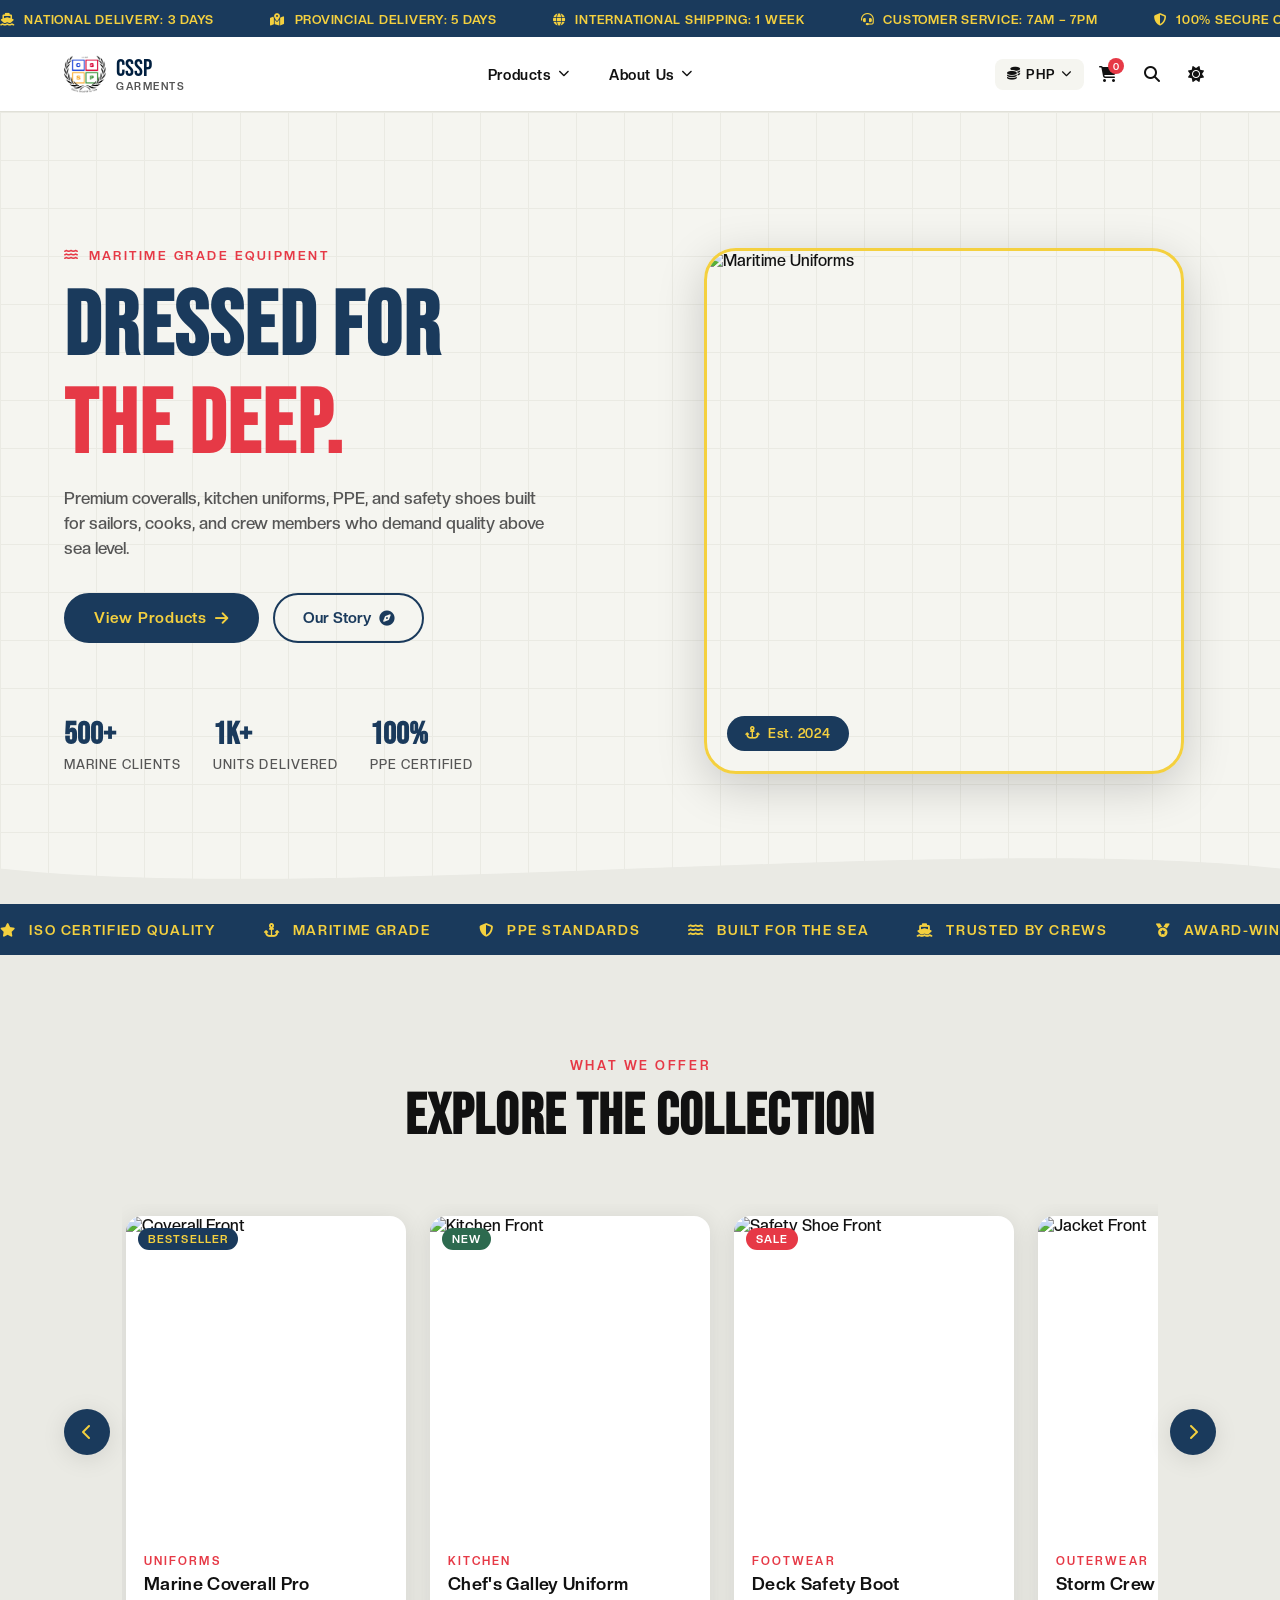
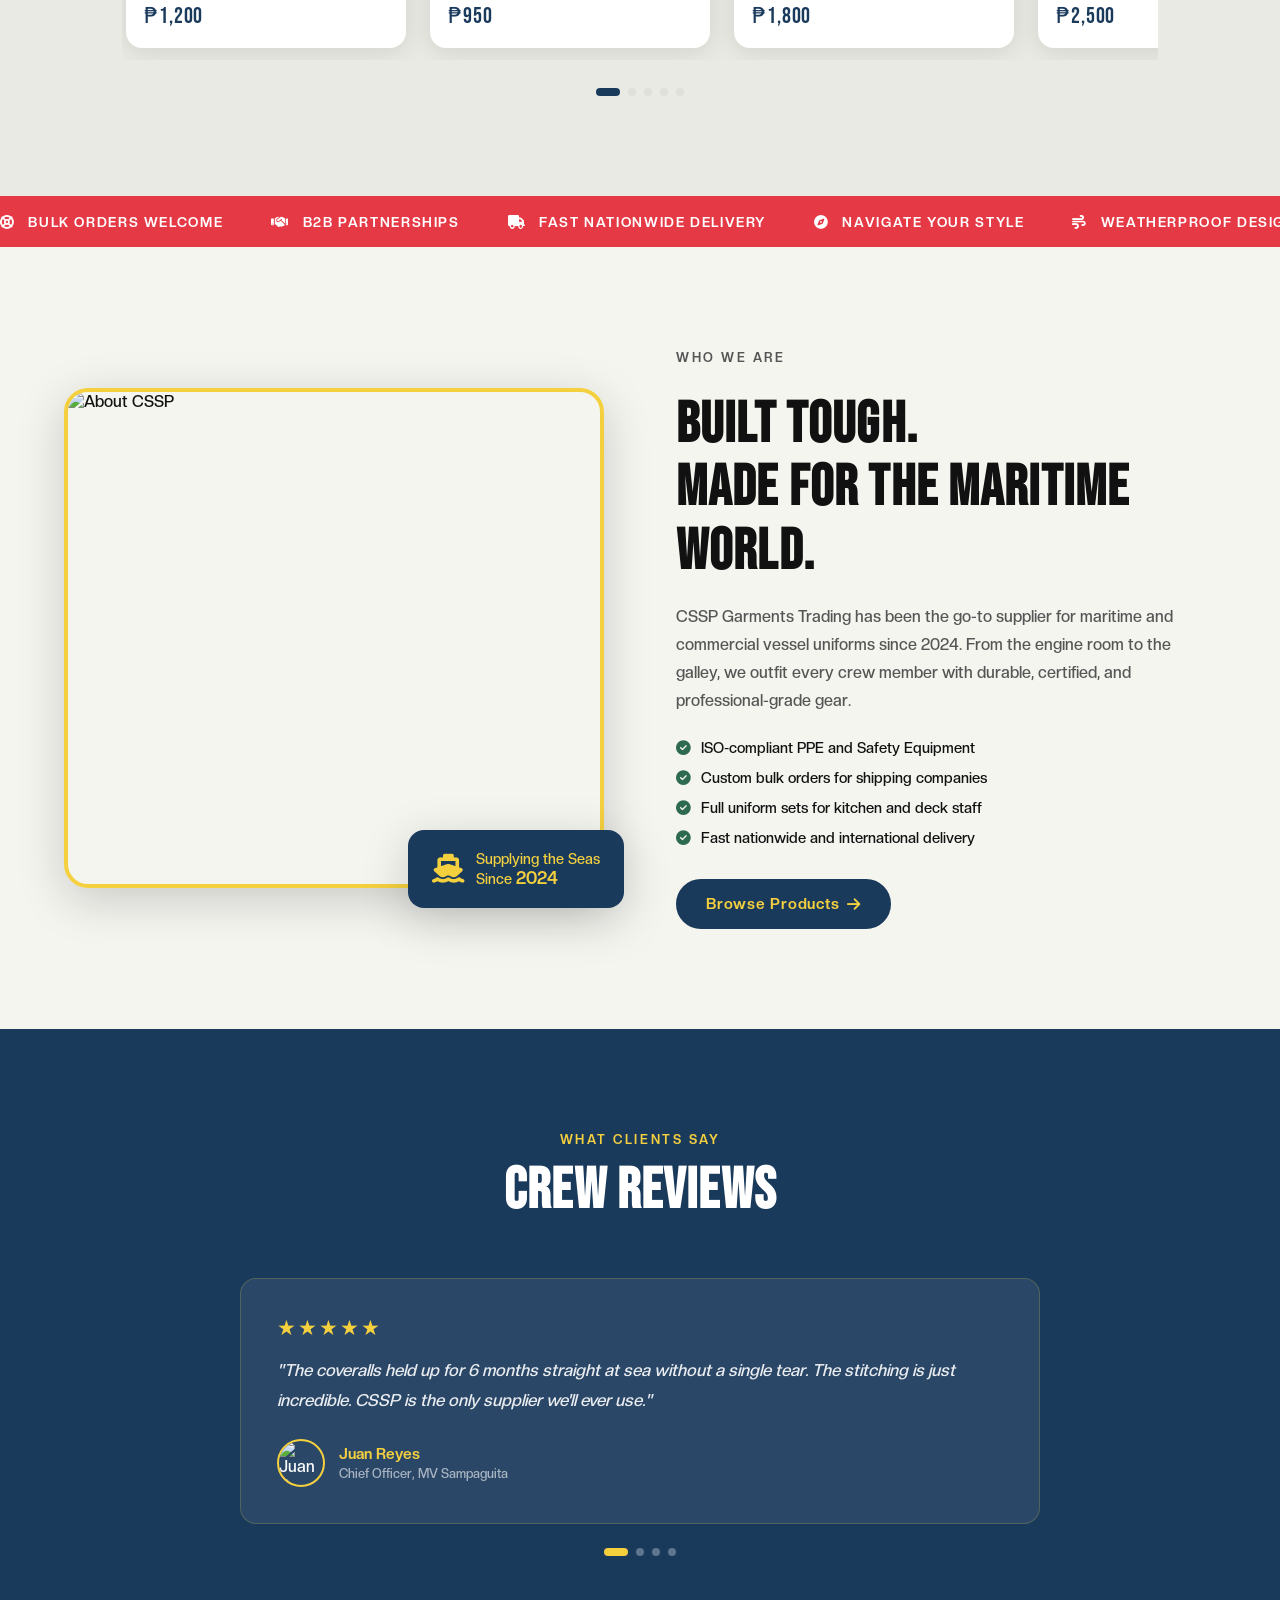
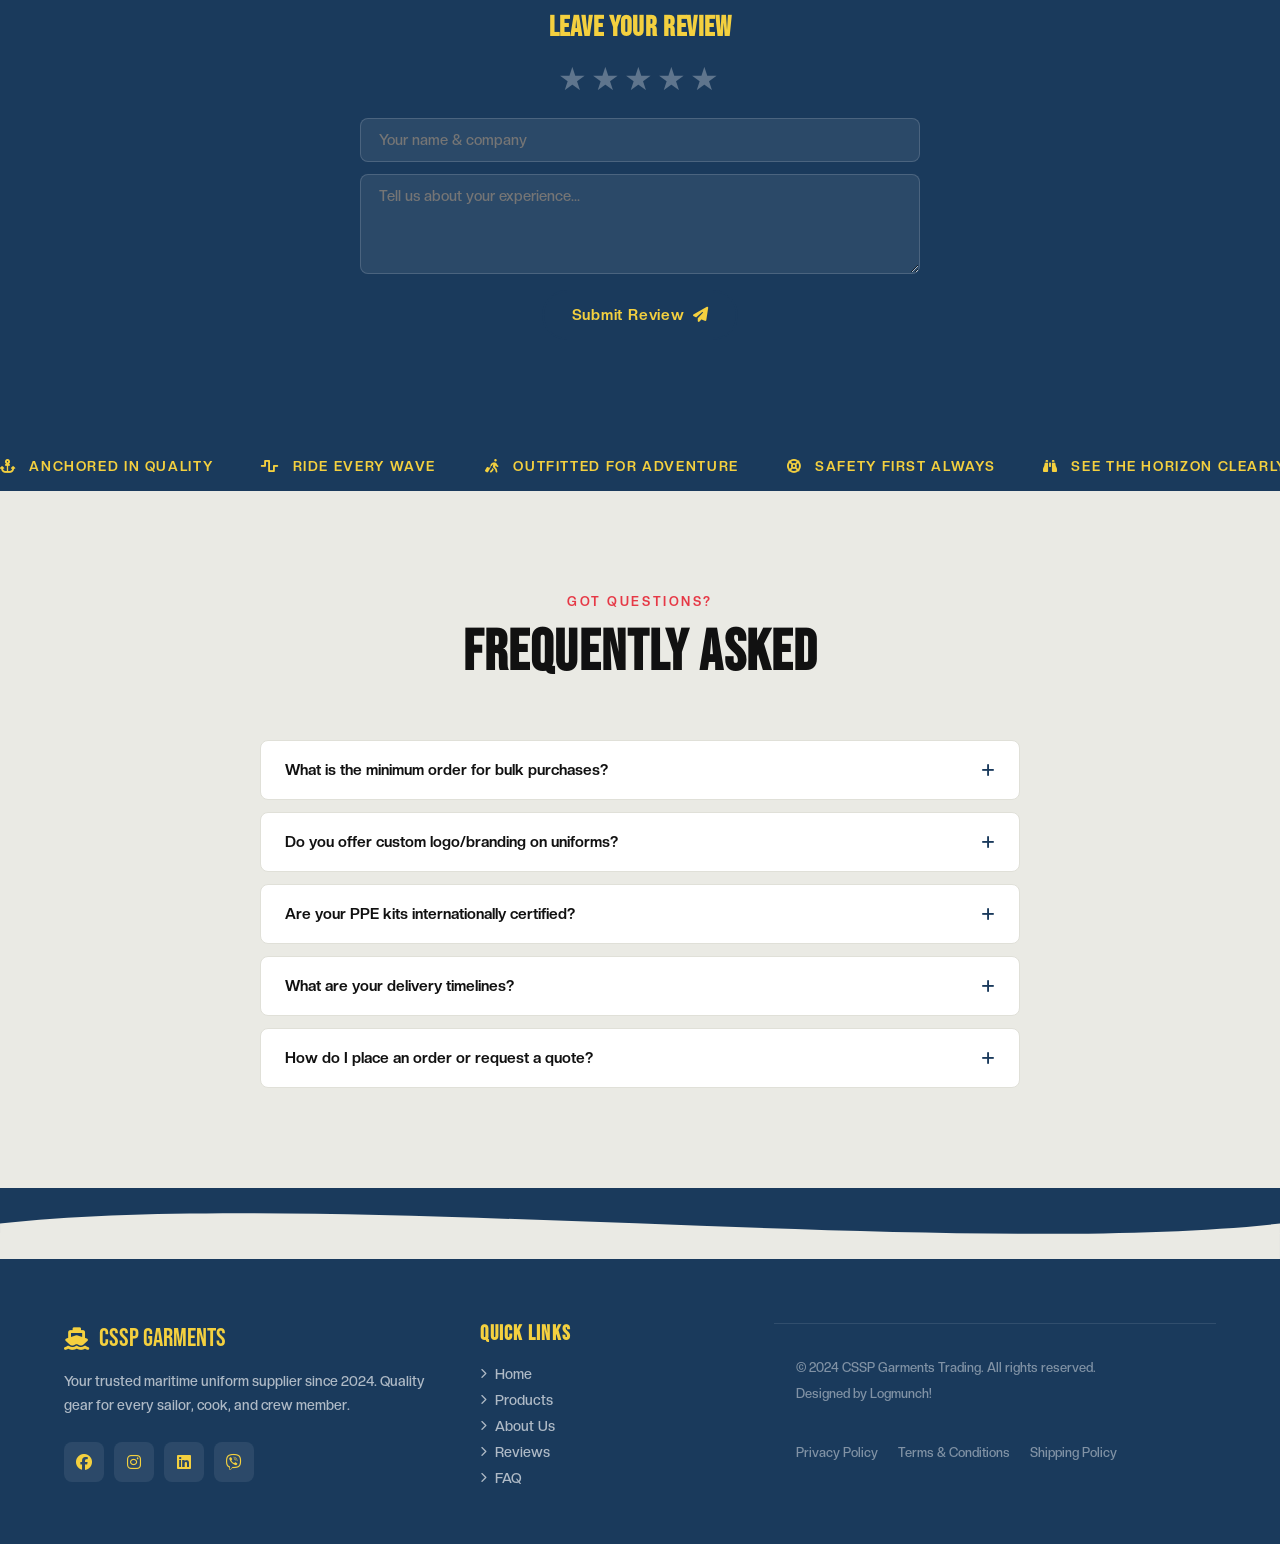
==== WEBDEV111/Index.html @ 8acd20e0 "Update comments in Index.html for project tasks Added comments for ongoing and finished tasks relate" ====
<!DOCTYPE html>
<html lang="en" data-theme="light">
<head>
  <meta charset="UTF-8" />
  <meta name="viewport" content="width=device-width, initial-scale=1.0" />
  <title>CSSP Garments Trading – Maritime Uniforms</title>
  
  <!-- FontAwesome for icons -->
  <link rel="stylesheet" href="https://cdnjs.cloudflare.com/ajax/libs/font-awesome/6.5.0/css/all.min.css" /> 
 
  <!-- finish:
       general cleaning font check
       remove wishlist check
       add/remove items - mega menu check
       ongoing:
       policies.html and contact.html
       mega menu 2.0 
       hero image 
  -->
 
  <link rel="stylesheet" href="Style.css" />
</head>
<body>
 
  <!-- ===== PRE-HEADER TICKER ===== -->
  <!-- Infinite scrolling -->
  <div class="pre-header">
    <div class="ticker-track" id="tickerTrack">
      <!-- Items are cloned by JS for infinite loop -->
      <span><i class="fa-solid fa-ship"></i> National Delivery: 3 Days</span>
      <span><i class="fa-solid fa-map-location-dot"></i> Provincial Delivery: 5 Days</span>
      <span><i class="fa-solid fa-globe"></i> International Shipping: 1 Week</span>
      <span><i class="fa-solid fa-headset"></i> Customer Service: 7AM – 7PM</span>
      <span><i class="fa-solid fa-shield-halved"></i> 100% Secure Checkout</span>
      <span><i class="fa-solid fa-box-open"></i> Welcome Offer: Free Shipping</span>
    </div>
  </div>
 
  <!-- ===== HEADER / NAVIGATION ===== -->
  <header class="site-header" id="siteHeader">
    <div class="header-inner">
 
      <!-- Logo -->
  <a href="Home.html" class="logo-wrap">
    <div class="logo-icon">
      <img src="logo-light-text.png" class="logo-img light-logo" alt="Logo">
      <img src="logo-dark-text.png" class="logo-img dark-logo" alt="Logo">
    </div>
      <div class="logo-text">CSSP<span>Garments</span></div>
    </a>
 
      <!-- Main nav -->
      <nav class="main-nav" id="mainNav">
        <ul class="nav-list">
 
          <!-- Products mega menu -->
          <li class="nav-item has-mega">
            <a href="#products" class="nav-link">Products <i class="fa-solid fa-chevron-down nav-caret"></i></a>
            <div class="mega-menu">
              <div class="mega-inner">
                <div class="mega-col">
                  <p class="mega-label">Uniforms</p>
                  <a href="#" class="mega-item">
                    <img src="https://placehold.co/60x60/1a3a5c/ffffff?text=CV" alt="Coveralls" />
                    <span>Coveralls</span>
                  </a>
                  <a href="#" class="mega-item">
                    <img src="https://placehold.co/60x60/1a3a5c/ffffff?text=KU" alt="Kitchen Uniforms" />
                    <span>Kitchen Uniforms</span>
                  </a>
                  <a href="#" class="mega-item">
                    <img src="https://placehold.co/60x60/1a3a5c/ffffff?text=JK" alt="Jackets" />
                    <span>Jackets</span>
                  </a>
                </div>
                <div class="mega-col">
                  <p class="mega-label">Safety</p>
                  <a href="#" class="mega-item">
                    <img src="https://placehold.co/60x60/e63946/ffffff?text=PP" alt="PPE" />
                    <span>PPE Equipment</span>
                  </a>
                  <a href="#" class="mega-item">
                    <img src="https://placehold.co/60x60/e63946/ffffff?text=SH" alt="Safety Shoes" />
                    <span>Safety Shoes</span>
                  </a>
                  <a href="#" class="mega-item">
                    <img src="https://placehold.co/60x60/e63946/ffffff?text=GL" alt="Gloves" />
                    <span>Work Gloves</span>
                  </a>
                </div>
                <div class="mega-col mega-featured">
                  <p class="mega-label">Featured</p>
                  <div class="mega-feature-card">
                    <img src="https://placehold.co/200x140/f4d03f/1a3a5c?text=New+Arrivals" alt="New Arrivals" />
                    <p>New Season Arrivals</p>
                    <a href="#" class="btn-sm">Shop Now</a>
                  </div>
                </div>
              </div>
            </div>
          </li>
 
          <!-- About Us mega menu -->
          <li class="nav-item has-mega">
            <a href="#about" class="nav-link">About Us <i class="fa-solid fa-chevron-down nav-caret"></i></a>
            <div class="mega-menu">
              <div class="mega-inner">
                <div class="mega-col">
                  <p class="mega-label">Company</p>
                  <a href="#" class="mega-item text-only"><i class="fa-solid fa-anchor"></i> Our Story</a>
                  <a href="#" class="mega-item text-only"><i class="fa-solid fa-users"></i> Our Team</a>
                  <a href="#" class="mega-item text-only"><i class="fa-solid fa-house"></i> Location</a>
                </div>
                <div class="mega-col">
                  <p class="mega-label">Support</p>
                  <a href="#faq" class="mega-item text-only"><i class="fa-solid fa-circle-question"></i> FAQ</a>
                  <a href="#footer" class="mega-item text-only"><i class="fa-solid fa-envelope"></i> Contact Us</a>
                  <a href="#" class="mega-item text-only"><i class="fa-solid fa-file-contract"></i> Policies</a>
                </div>
              </div>
            </div>
          </li>
 
        </ul>
      </nav>
 
      <!-- Right-side icon group -->
      <div class="header-actions">
 
        <!-- Currency switcher -->
        <div class="currency-switcher" id="currencySwitcher">
          <button class="currency-btn" id="currencyBtn">
            <i class="fa-solid fa-coins"></i>
            <span id="activeCurrency">PHP</span>
            <i class="fa-solid fa-chevron-down"></i>
          </button>
          <ul class="currency-dropdown" id="currencyDropdown">
            <li data-currency="PHP" data-symbol="₱">🇵🇭 PHP</li>
            <li data-currency="USD" data-symbol="$">🇺🇸 USD</li>
            <li data-currency="EUR" data-symbol="€">🇪🇺 EUR</li>
          </ul>
        </div>
 
        <!-- Wishlist icon 
        <button class="icon-btn" title="Wishlist">
          <i class="fa-regular fa-heart"></i>
          <span class="badge">0</span>
        </button>
          -->

        <!-- Cart icon -->
        <button class="icon-btn" title="Cart">
          <i class="fa-solid fa-cart-shopping"></i>
          <span class="badge" id="cartBadge">0</span>
        </button>
 
        <!-- Search icon -->
        <button class="icon-btn" id="searchToggle" title="Search">
          <i class="fa-solid fa-magnifying-glass"></i>
        </button>
 
        <!-- Light/Dark mode toggle -->
        <button class="theme-toggle" id="themeToggle" title="Toggle Theme">
          <i class="fa-solid fa-sun" id="themeIcon"></i>
        </button>
 
        <!-- Hamburger (mobile only) -->
        <button class="hamburger" id="hamburger" aria-label="Open menu">
          <span></span><span></span><span></span>
        </button>
      </div>
 
    </div>
 
    <!-- Search bar (hidden until toggled) -->
    <div class="search-bar" id="searchBar">
      <input type="text" placeholder="Search uniforms, PPE, shoes..." id="searchInput" />
      <button><i class="fa-solid fa-magnifying-glass"></i></button>
    </div>
  </header>
 
  <!-- ===== HERO SECTION ===== -->
  <section class="hero" id="home">
    <div class="hero-inner">
      <div class="hero-text">
        <p class="hero-sub"><i class="fa-solid fa-water"></i> Maritime Grade Equipment</p>
        <h1 class="hero-title">Dressed for<br><span>The Deep.</span></h1>
        <p class="hero-desc">Premium coveralls, kitchen uniforms, PPE, and safety shoes built for sailors, cooks, and crew members who demand quality above sea level.</p>
        <div class="hero-btns">
          <a href="#products" class="btn-primary">View Products <i class="fa-solid fa-arrow-right"></i></a>
          <a href="#about" class="btn-ghost">Our Story <i class="fa-solid fa-compass"></i></a>
        </div>
        <div class="hero-stats">
          <div class="stat"><strong>500+</strong><span>Marine Clients</span></div>
          <div class="stat"><strong>1K+</strong><span>Units Delivered</span></div>
          <div class="stat"><strong>100%</strong><span>PPE Certified</span></div>
        </div>
      </div>
      <div class="hero-image-wrap">
        <div class="hero-image-frame">
          <img src="./hero-area image.JPG" alt="Maritime Uniforms" class="hero-img" />
          <div class="hero-badge"><i class="fa-solid fa-anchor"></i><span>Est. 2024</span></div>
        </div>
      </div>
    </div>
    <!-- Decorative wave bottom -->
    <div class="hero-wave">
      <svg viewBox="0 0 1440 80" xmlns="http://www.w3.org/2000/svg"><path d="M0,40 C360,80 1080,0 1440,40 L1440,80 L0,80 Z" /></svg>
    </div>
  </section>

  <!-- ===== INFINITE TICKER 1 ===== -->
  <div class="section-ticker">
    <div class="ticker2-track">
      <span><i class="fa-solid fa-star"></i> ISO Certified Quality</span>
      <span><i class="fa-solid fa-anchor"></i> Maritime Grade</span>
      <span><i class="fa-solid fa-shield-halved"></i> PPE Standards</span>
      <span><i class="fa-solid fa-water"></i> Built for the Sea</span>
      <span><i class="fa-solid fa-ship"></i> Trusted by Crews</span>
      <span><i class="fa-solid fa-medal"></i> Award-Winning Design</span>
      <span><i class="fa-solid fa-star"></i> ISO Certified Quality</span>
      <span><i class="fa-solid fa-anchor"></i> Maritime Grade</span>
      <span><i class="fa-solid fa-shield-halved"></i> PPE Standards</span>
      <span><i class="fa-solid fa-water"></i> Built for the Sea</span>
      <span><i class="fa-solid fa-ship"></i> Trusted by Crews</span>
      <span><i class="fa-solid fa-medal"></i> Award-Winning Design</span>
    </div>
  </div>
 
  <!-- ===== EXPLORE COLLECTION ===== -->
  <section class="products" id="products">
    <div class="section-header">
      <p class="section-sub">What We Offer</p>
      <h2 class="section-title">Explore The Collection</h2>
    </div>
 
    <!-- Carousel wrapper -->
    <div class="carousel-wrap">
      <button class="carousel-btn prev" id="prevBtn"><i class="fa-solid fa-chevron-left"></i></button>
      <div class="product-grid" id="productGrid">
 
        <!-- Product Card – hover swaps image -->
        <div class="product-card">
          <div class="card-image-wrap">
            <img class="img-front" src="https://placehold.co/320x380/1a3a5c/f4d03f?text=Coverall+Front" alt="Coverall Front" />
            <img class="img-back" src="https://placehold.co/320x380/f4d03f/1a3a5c?text=Coverall+Back" alt="Coverall Back" />
            <div class="card-badges"><span class="badge-tag">Bestseller</span></div>
            <button class="quick-add" data-price="1200"><i class="fa-solid fa-cart-plus"></i> Quick Add</button>
          </div>
          <div class="card-info">
            <p class="card-category">Uniforms</p>
            <h3 class="card-name">Marine Coverall Pro</h3>
            <p class="card-price" data-base="1200">₱1,200</p>
          </div>
        </div>
 
        <div class="product-card">
          <div class="card-image-wrap">
            <img class="img-front" src="https://placehold.co/320x380/e63946/ffffff?text=Kitchen+Front" alt="Kitchen Front" />
            <img class="img-back" src="https://placehold.co/320x380/ffffff/e63946?text=Kitchen+Back" alt="Kitchen Back" />
            <div class="card-badges"><span class="badge-tag new">New</span></div>
            <button class="quick-add" data-price="950"><i class="fa-solid fa-cart-plus"></i> Quick Add</button>
          </div>
          <div class="card-info">
            <p class="card-category">Kitchen</p>
            <h3 class="card-name">Chef's Galley Uniform</h3>
            <p class="card-price" data-base="950">₱950</p>
          </div>
        </div>
 
        <div class="product-card">
          <div class="card-image-wrap">
            <img class="img-front" src="https://placehold.co/320x380/2d6a4f/ffffff?text=Safety+Shoe+F" alt="Safety Shoe Front" />
            <img class="img-back" src="https://placehold.co/320x380/ffffff/2d6a4f?text=Safety+Shoe+B" alt="Safety Shoe Back" />
            <div class="card-badges"><span class="badge-tag sale">Sale</span></div>
            <button class="quick-add" data-price="1800"><i class="fa-solid fa-cart-plus"></i> Quick Add</button>
          </div>
          <div class="card-info">
            <p class="card-category">Footwear</p>
            <h3 class="card-name">Deck Safety Boot</h3>
            <p class="card-price" data-base="1800">₱1,800</p>
          </div>
        </div>
 
        <div class="product-card">
          <div class="card-image-wrap">
            <img class="img-front" src="https://placehold.co/320x380/f4d03f/1a3a5c?text=Jacket+Front" alt="Jacket Front" />
            <img class="img-back" src="https://placehold.co/320x380/1a3a5c/f4d03f?text=Jacket+Back" alt="Jacket Back" />
            <button class="quick-add" data-price="2500"><i class="fa-solid fa-cart-plus"></i> Quick Add</button>
          </div>
          <div class="card-info">
            <p class="card-category">Outerwear</p>
            <h3 class="card-name">Storm Crew Jacket</h3>
            <p class="card-price" data-base="2500">₱2,500</p>
          </div>
        </div>
 
        <div class="product-card">
          <div class="card-image-wrap">
            <img class="img-front" src="https://placehold.co/320x380/e63946/f4d03f?text=PPE+Front" alt="PPE Front" />
            <img class="img-back" src="https://placehold.co/320x380/f4d03f/e63946?text=PPE+Back" alt="PPE Back" />
            <div class="card-badges"><span class="badge-tag">Certified</span></div>
            <button class="quick-add" data-price="3200"><i class="fa-solid fa-cart-plus"></i> Quick Add</button>
          </div>
          <div class="card-info">
            <p class="card-category">PPE</p>
            <h3 class="card-name">Full PPE Kit Set</h3>
            <p class="card-price" data-base="3200">₱3,200</p>
          </div>
        </div>
 
      </div>
      <button class="carousel-btn next" id="nextBtn"><i class="fa-solid fa-chevron-right"></i></button>
    </div>
 
    <div class="carousel-dots" id="carouselDots"></div>
  </section>
 
  <!-- ===== INFINITE TICKER 2 ===== -->
  <div class="section-ticker reverse">
    <div class="ticker2-track reverse">
      <span><i class="fa-solid fa-life-ring"></i> Bulk Orders Welcome</span>
      <span><i class="fa-solid fa-handshake"></i> B2B Partnerships</span>
      <span><i class="fa-solid fa-truck"></i> Fast Nationwide Delivery</span>
      <span><i class="fa-solid fa-compass"></i> Navigate Your Style</span>
      <span><i class="fa-solid fa-wind"></i> Weatherproof Designs</span>
      <span><i class="fa-solid fa-droplet"></i> Water-Resistant Fabrics</span>
      <span><i class="fa-solid fa-life-ring"></i> Bulk Orders Welcome</span>
      <span><i class="fa-solid fa-handshake"></i> B2B Partnerships</span>
      <span><i class="fa-solid fa-truck"></i> Fast Nationwide Delivery</span>
      <span><i class="fa-solid fa-compass"></i> Navigate Your Style</span>
      <span><i class="fa-solid fa-wind"></i> Weatherproof Designs</span>
      <span><i class="fa-solid fa-droplet"></i> Water-Resistant Fabrics</span>
    </div>
  </div>
 
  <!-- ===== ABOUT SECTION ===== -->
  <section class="about" id="about">
    <div class="about-inner">
      <div class="about-image">
        <img src="./about image.JPG" alt="About CSSP" />
        <div class="about-float-card">
          <i class="fa-solid fa-ship"></i>
          <p>Supplying the Seas<br>Since <strong>2024</strong></p>
        </div>
      </div>
      <div class="about-text">
        <p class="section-sub">Who We Are</p>
        <h2 class="section-title">Built Tough.<br>Made for the Maritime World.</h2>
        <p>CSSP Garments Trading has been the go-to supplier for maritime and commercial vessel uniforms since 2024. From the engine room to the galley, we outfit every crew member with durable, certified, and professional-grade gear.</p>
        <ul class="about-list">
          <li><i class="fa-solid fa-check-circle"></i> ISO-compliant PPE and Safety Equipment</li>
          <li><i class="fa-solid fa-check-circle"></i> Custom bulk orders for shipping companies</li>
          <li><i class="fa-solid fa-check-circle"></i> Full uniform sets for kitchen and deck staff</li>
          <li><i class="fa-solid fa-check-circle"></i> Fast nationwide and international delivery</li>
        </ul>
        <a href="#products" class="btn-primary">Browse Products <i class="fa-solid fa-arrow-right"></i></a>
      </div>
    </div>
  </section>
 
  <!-- ===== PRODUCT REVIEWS ===== -->
  <section class="reviews" id="reviews">
    <div class="section-header">
      <p class="section-sub">What Clients Say</p>
      <h2 class="section-title">Crew Reviews</h2>
    </div>
 
    <!-- Testimonial slider -->
    <div class="review-slider-wrap">
      <div class="review-slider" id="reviewSlider">
 
        <div class="review-card active">
          <div class="review-stars">★★★★★</div>
          <p class="review-text">"The coveralls held up for 6 months straight at sea without a single tear. The stitching is just incredible. CSSP is the only supplier we'll ever use."</p>
          <div class="reviewer">
            <img src="https://placehold.co/48x48/1a3a5c/f4d03f?text=JR" alt="Juan R." />
            <div><strong>Juan Reyes</strong><span>Chief Officer, MV Sampaguita</span></div>
          </div>
        </div>
 
        <div class="review-card">
          <div class="review-stars">★★★★★</div>
          <p class="review-text">"We ordered 200 kitchen uniforms for our cruise vessel. The quality was top-notch and delivery was right on schedule. Very professional team!"</p>
          <div class="reviewer">
            <img src="https://placehold.co/48x48/2d6a4f/ffffff?text=ML" alt="Maria L." />
            <div><strong>Maria Lim</strong><span>Fleet Manager, Oceanic Lines</span></div>
          </div>
        </div>
 
        <div class="review-card">
          <div class="review-stars">★★★★★</div>
          <p class="review-text">"The PPE kits are certified and the boots are super comfortable even after 12-hour shifts. My entire deck crew is now wearing CSSP gear."</p>
          <div class="reviewer">
            <img src="https://placehold.co/48x48/e63946/ffffff?text=RC" alt="Roberto C." />
            <div><strong>Roberto Cruz</strong><span>Safety Officer, Harbour Express</span></div>
          </div>
        </div>
 
        <div class="review-card">
          <div class="review-stars">★★★★★</div>
          <p class="review-text">"Fast delivery and great customer support. Ordered from Cebu, arrived in 3 days. The jackets are perfect for cold-room operations on our vessel."</p>
          <div class="reviewer">
            <img src="https://placehold.co/48x48/f4d03f/1a3a5c?text=AT" alt="Ana T." />
            <div><strong>Ana Torres</strong><span>Procurement Head, SeaRoute Corp</span></div>
          </div>
        </div>
 
      </div>
      <div class="slider-controls">
        <button class="slider-dot active" data-index="0"></button>
        <button class="slider-dot" data-index="1"></button>
        <button class="slider-dot" data-index="2"></button>
        <button class="slider-dot" data-index="3"></button>
      </div>
    </div>
 
    <!-- Review form -->
    <div class="review-form-wrap">
      <h3>Leave Your Review</h3>
      <div class="star-picker" id="starPicker">
        <span data-val="1">★</span><span data-val="2">★</span><span data-val="3">★</span><span data-val="4">★</span><span data-val="5">★</span>
      </div>
      <input type="text" id="reviewName" placeholder="Your name & company" />
      <textarea id="reviewText" placeholder="Tell us about your experience..."></textarea>
      <button class="btn-primary" id="submitReview">Submit Review <i class="fa-solid fa-paper-plane"></i></button>
      <p class="review-success" id="reviewSuccess" style="display:none;"><i class="fa-solid fa-circle-check"></i> Thank you! Your review has been submitted.</p>
    </div>
  </section>
 
  <!-- ===== INFINITE TICKER 3 ===== -->
  <div class="section-ticker">
    <div class="ticker2-track">
      <span><i class="fa-solid fa-anchor"></i> Anchored in Quality</span>
      <span><i class="fa-solid fa-wave-square"></i> Ride Every Wave</span>
      <span><i class="fa-solid fa-person-walking-luggage"></i> Outfitted for Adventure</span>
      <span><i class="fa-solid fa-life-ring"></i> Safety First Always</span>
      <span><i class="fa-solid fa-binoculars"></i> See the Horizon Clearly</span>
      <span><i class="fa-solid fa-flag"></i> Proud Maritime Brand</span>
      <span><i class="fa-solid fa-anchor"></i> Anchored in Quality</span>
      <span><i class="fa-solid fa-wave-square"></i> Ride Every Wave</span>
      <span><i class="fa-solid fa-person-walking-luggage"></i> Outfitted for Adventure</span>
      <span><i class="fa-solid fa-life-ring"></i> Safety First Always</span>
      <span><i class="fa-solid fa-binoculars"></i> See the Horizon Clearly</span>
      <span><i class="fa-solid fa-flag"></i> Proud Maritime Brand</span>
    </div>
  </div>
 
  <!-- ===== FAQ SECTION ===== -->
  <section class="faq" id="faq">
    <div class="section-header">
      <p class="section-sub">Got Questions?</p>
      <h2 class="section-title">Frequently Asked</h2>
    </div>
    <div class="faq-list">
 
      <div class="faq-item">
        <button class="faq-q">What is the minimum order for bulk purchases? <i class="fa-solid fa-plus faq-icon"></i></button>
        <div class="faq-a"><p>For bulk orders, the minimum quantity is 10 pieces per item. Special pricing starts at 50+ units. Contact us via our form or email for a quotation.</p></div>
      </div>
 
      <div class="faq-item">
        <button class="faq-q">Do you offer custom logo/branding on uniforms? <i class="fa-solid fa-plus faq-icon"></i></button>
        <div class="faq-a"><p>Yes! We offer embroidery and screen printing for company logos on all uniform types. Lead time for custom orders is 5–10 business days depending on quantity.</p></div>
      </div>
 
      <div class="faq-item">
        <button class="faq-q">Are your PPE kits internationally certified? <i class="fa-solid fa-plus faq-icon"></i></button>
        <div class="faq-a"><p>All PPE products carry ISO and DOLE certifications. We also supply gear compliant with SOLAS (Safety of Life at Sea) maritime regulations.</p></div>
      </div>
 
      <div class="faq-item">
        <button class="faq-q">What are your delivery timelines? <i class="fa-solid fa-plus faq-icon"></i></button>
        <div class="faq-a"><p>National (Metro Manila & nearby): 3 days. Provincial: 5 days. International shipping: approximately 1 week. Rush orders available upon request with surcharge.</p></div>
      </div>
 
      <div class="faq-item">
        <button class="faq-q">How do I place an order or request a quote? <i class="fa-solid fa-plus faq-icon"></i></button>
        <div class="faq-a"><p>You can use the Contact form below, email us at <strong>orders@csspgarments.com</strong>, or call us at <strong>+63 912 345 6789</strong> between 7AM – 7PM daily.</p></div>
      </div>
 
    </div>
  </section>
 
  <!-- ===== FOOTER ===== -->
  <footer class="site-footer" id="footer">
    <div class="footer-wave">
      <svg viewBox="0 0 1440 80" xmlns="http://www.w3.org/2000/svg"><path d="M0,40 C360,0 1080,80 1440,40 L1440,0 L0,0 Z" /></svg>
    </div>
    <div class="footer-inner">
 
      <!-- Brand col -->
      <div class="footer-col brand-col">
        <div class="footer-logo">
          <i class="fa-solid fa-ship"></i>
          <span>CSSP Garments</span>
        </div>
        <p>Your trusted maritime uniform supplier since 2024. Quality gear for every sailor, cook, and crew member.</p>
        <div class="social-icons">
          <a href="#" title="Facebook"><i class="fa-brands fa-facebook"></i></a>
          <a href="#" title="Instagram"><i class="fa-brands fa-instagram"></i></a>
          <a href="#" title="LinkedIn"><i class="fa-brands fa-linkedin"></i></a>
          <a href="#" title="Viber"><i class="fa-brands fa-viber"></i></a>
        </div>
      </div>
 
      <!-- Quick links -->
      <div class="footer-col">
        <h4>Quick Links</h4>
        <ul>
          <li><a href="#home"><i class="fa-solid fa-chevron-right"></i> Home</a></li>
          <li><a href="#products"><i class="fa-solid fa-chevron-right"></i> Products</a></li>
          <li><a href="#about"><i class="fa-solid fa-chevron-right"></i> About Us</a></li>
          <li><a href="#reviews"><i class="fa-solid fa-chevron-right"></i> Reviews</a></li>
          <li><a href="#faq"><i class="fa-solid fa-chevron-right"></i> FAQ</a></li>
        </ul>
      </div>
 
      <!-- Contact 
      <div class="footer-col contact-col">
        <h4>Contact Us</h4>
        <div class="footer-form">
          <input type="text" placeholder="Your Name" id="footerName" />
          <input type="email" placeholder="Email Address" id="footerEmail" />
          <textarea placeholder="Your message..." id="footerMessage"></textarea>
          <button class="btn-primary" id="footerSend">Send Message <i class="fa-solid fa-paper-plane"></i></button>
        </div>
      </div>
 
    </div>
    us form -->
 
    <div class="footer-bottom">
      <p>&copy; 2024 CSSP Garments Trading. All rights reserved.<br> Designed by Logmunch!</p>
      <div class="legal-links">
        <a href="#">Privacy Policy</a>
        <a href="#">Terms & Conditions</a>
        <a href="#">Shipping Policy</a>
      </div>
    </div>
  </footer>
 
  <!-- Back to top button -->
  <button class="back-to-top" id="backToTop" title="Back to Top">
    <i class="fa-solid fa-anchor"></i>
  </button>
 
  <script src="Script.js"></script>
</body>
</html>
---- WEBDEV111/Style.css ----
/* shortcut color ------  var(--name)*/
:root {
  --bg:          #f5f5f0;
  --bg-alt:      #eaeae4;
  --bg-dark:     #1a3a5c;
  --surface:     #ffffff;
  --text:        #111111;
  --text-muted:  #555555;
  --border:      #e0e0d8;
  --navy:        #1a3a5c;
  --yellow:      #f4d03f;
  --red:         #e63946;
  --green:       #2d6a4f;
  --white:       #ffffff;
  --shadow:      0 4px 24px rgba(0,0,0,0.10);
  --shadow-lg:   0 12px 48px rgba(0,0,0,0.18);
  --radius:      16px;
  --radius-sm:   8px;
  --transition:  0.3s cubic-bezier(0.4, 0, 0.2, 1);
}

/* dark mode – triggered by [data-theme="dark"] on <html> */
[data-theme="dark"] {
  --bg:          #0d1b2a;
  --bg-alt:      #132234;
  --surface:     #1a2d42;
  --text:        #f0ece0;
  --text-muted:  #8fa8c0;
  --border:      #2a4060;
  --shadow:      0 4px 24px rgba(0,0,0,0.35);
  --shadow-lg:   0 12px 48px rgba(0,0,0,0.55);
}

/* "bebas neue" - heading font */
@font-face {
  font-family: 'Bebas Neue Custom';
  src: url('../WEBDEV111/Bebas\ Neue/BebasNeue-Regular.woff2') format('woff2'),
       url('../WEBDEV111/Bebas\ Neue/BebasNeue-Regular.woff') format('woff'),
       url('../WEBDEV111/Bebas\ Neue/BebasNeue-Regular.ttf') format('truetype');
  font-weight: normal;
  font-style: normal;
}

/* "creato display" - for content font */
@font-face {
  font-family: 'Creato Display';
  src: url('../WEBDEV111/Creato Display/CreatoDisplay-Medium.otf') format('opentype');
  font-weight: 400; /* Regular/Medium weight */
  font-style: normal;
}

@font-face {
  font-family: 'Creato Display';
  src: url('../WEBDEV111/Creato Display/CreatoDisplay-Bold.otf') format('opentype');
  font-weight: 700; /* Bold weight */
  font-style: normal;
}

/* base 
"*::before" - called pseudo-elements 



*/
*, *::before, *::after { 
  box-sizing: border-box; 
  margin: 0; 
  padding: 0; 
}

html { 
  scroll-behavior: smooth; 
  font-size: 16px; }

body {
  font-family: 'Creato Display', sans-serif;
  background-color: var(--bg);
  color: var(--text);
  overflow-x: hidden;
  transition: background-color var(--transition), color var(--transition);
}

a { 
  text-decoration: none; 
  color: inherit; 
}

ul { 
  list-style: none; 
}

img { 
  display: block; 
  width: 100%; 
  object-fit: cover; 
}

button { 
  cursor: pointer; 
  border: none; 
  background: none; 
  font-family: inherit; 
}

h1, h2, h3, h4 { 
  font-family: 'Bebas Neue Custom', sans-serif; 
  letter-spacing: 0.02em; 
  line-height: 1.1; 
}


/* ===== COMMON BUTTON STYLES ===== */
.btn-primary {
  display: inline-flex;
  align-items: center;
  gap: 8px;
  padding: 14px 28px;
  background: var(--navy);
  color: var(--yellow);
  border-radius: 50px;
  font-weight: 700;
  font-size: 0.95rem;
  letter-spacing: 0.05em;
  transition: var(--transition);
  border: 2px solid var(--navy);
}
.btn-primary:hover {
  background: var(--yellow);
  color: var(--navy);
  transform: translateY(-2px);
  box-shadow: var(--shadow);
}

.btn-ghost {
  display: inline-flex;
  align-items: center;
  gap: 8px;
  padding: 14px 28px;
  background: transparent;
  color: var(--navy);
  border-radius: 50px;
  font-weight: 700;
  font-size: 0.95rem;
  border: 2px solid var(--navy);
  transition: var(--transition);
}
.btn-ghost:hover {
  background: var(--navy);
  color: var(--yellow);
  transform: translateY(-2px);
}

[data-theme="dark"] .btn-ghost {
  color: var(--yellow);
  border-color: var(--yellow);
}
[data-theme="dark"] .btn-ghost:hover {
  background: var(--yellow);
  color: var(--navy);
}

.btn-sm {
  display: inline-block;
  padding: 6px 14px;
  background: var(--navy);
  color: var(--yellow);
  border-radius: 20px;
  font-size: 0.8rem;
  font-weight: 600;
  transition: var(--transition);
}
.btn-sm:hover { background: var(--yellow); color: var(--navy); }


/* ===== SECTION HEADERS ===== */
.section-header { text-align: center; margin-bottom: 56px; }
.section-sub {
  display: inline-block;
  font-size: 0.8rem;
  font-weight: 700;
  letter-spacing: 0.2em;
  text-transform: uppercase;
  color: var(--red);
  margin-bottom: 12px;
}
.section-title {
  font-size: clamp(2.4rem, 5vw, 3.6rem);
  color: var(--text);
}

/* ===== SECTIONS spacing ===== */
section { padding: 100px 5%; }

/* =============================================
   PRE-HEADER TICKER
   ============================================= */
.pre-header {
  background: var(--navy);
  color: var(--yellow);
  overflow: hidden;
  white-space: nowrap;
  padding: 9px 0;
}
.ticker-track {
  display: inline-flex;
  gap: 56px;
  animation: ticker 30s linear infinite;
}
.ticker-track span {
  font-size: 0.78rem;
  font-weight: 600;
  letter-spacing: 0.06em;
  text-transform: uppercase;
  flex-shrink: 0;
}
.ticker-track span i { margin-right: 6px; }

@keyframes ticker {
  from { transform: translateX(0); }
  to   { transform: translateX(-50%); }
}


/* =============================================
   HEADER / NAVIGATION
   ============================================= */
.site-header {
  position: sticky;
  top: 0;
  z-index: 1000;
  background: var(--surface);
  border-bottom: 1px solid var(--border);
  transition: background var(--transition), box-shadow var(--transition);
}
.site-header.scrolled { box-shadow: var(--shadow); }

.header-inner {
  display: flex;
  align-items: center;
  justify-content: space-between;
  gap: 16px;
  padding: 16px 5%;
  max-width: 1400px;
  margin: 0 auto;
}

/* Logo */
.logo-wrap {
  display: flex;
  align-items: center;
  gap: 10px;
  text-decoration: none;
}

.logo-icon {
  width: 42px; 
  height: 42px;
  /*background: var(--navy);
  color: var(--yellow);*/
  border-radius: 10px;
  display: flex;
  align-items: center;
  justify-content: center;
  /*font-size: 1.2rem;*/
  transition: var(--transition);
}

.logo-wrap:hover .logo-icon { 
  transform: rotate(-8deg) scale(1.08); 
}

.logo-text {
  font-family: 'Bebas Neue Custom', sans-serif;
  font-size: 1.5rem;
  color: var(--navy);
  line-height: 1;
}

.logo-text span {
  display: block;
  font-size: 0.65rem;
  font-family: 'Creato Display', sans-serif;
  font-weight: 600;
  letter-spacing: 0.15em;
  text-transform: uppercase;
  color: var(--text-muted);
}

/* 1. Default State (Light Mode) */
.dark-logo { display: none; }
.light-logo { display: block; }
.logo-text { color: #001f3f; } /* Your Navy color */

/* 2. Dark Mode State */

/* Hide the light logo when theme is dark */
[data-theme="dark"] .light-logo { 
  display: none; 
}

/* Show the dark logo when theme is dark */
[data-theme="dark"] .dark-logo { 
  display: block; 
}

[data-theme="dark"] .logo-text {
  color: #ffffff; 
}

/* Ensure images fit the container */
.logo-img {
  width: 100%;
  height: 100%;
  object-fit: contain;
}

/* Nav list */
.main-nav { position: relative; }
.nav-list {
  display: flex;
  gap: 4px;
}
.nav-item { position: relative; }
.nav-link {
  display: flex;
  align-items: center;
  gap: 6px;
  padding: 10px 18px;
  font-weight: 600;
  font-size: 0.9rem;
  letter-spacing: 0.04em;
  border-radius: 8px;
  transition: var(--transition);
  color: var(--text);
}
.nav-link:hover, .nav-item:hover > .nav-link {
  background: var(--bg);
  color: var(--navy);
}
[data-theme="dark"] .nav-link:hover, [data-theme="dark"] .nav-item:hover > .nav-link {
  background: var(--bg-alt);
  color: var(--yellow);
}
.nav-caret { font-size: 0.7rem; transition: transform var(--transition); }
.nav-item:hover .nav-caret { transform: rotate(180deg); }

/* Mega Menu */
.mega-menu {
  position: absolute;
  top: calc(100% + 12px);
  left: 50%;
  transform: translateX(-50%) translateY(8px);
  background: var(--surface);
  border-radius: var(--radius);
  box-shadow: var(--shadow-lg);
  border: 1px solid var(--border);
  padding: 28px;
  min-width: 560px;
  opacity: 0;
  pointer-events: none;
  transition: opacity var(--transition), transform var(--transition);
}
.nav-item:hover .mega-menu {
  opacity: 1;
  pointer-events: all;
  transform: translateX(-50%) translateY(0);
}
.mega-inner { display: flex; gap: 32px; }
.mega-col { flex: 1; }
.mega-label {
  font-size: 0.7rem;
  font-weight: 700;
  letter-spacing: 0.18em;
  text-transform: uppercase;
  color: var(--red);
  margin-bottom: 12px;
}
.mega-item {
  display: flex;
  align-items: center;
  gap: 10px;
  padding: 8px 10px;
  border-radius: var(--radius-sm);
  color: var(--text);
  font-size: 0.88rem;
  font-weight: 500;
  transition: var(--transition);
  margin-bottom: 4px;
}
.mega-item:hover { background: var(--bg); color: var(--navy); }
[data-theme="dark"] .mega-item:hover { background: var(--bg-alt); color: var(--yellow); }
.mega-item img { width: 42px; height: 42px; border-radius: var(--radius-sm); object-fit: cover; flex-shrink: 0; }
.mega-item.text-only i { width: 20px; text-align: center; color: var(--navy); }
[data-theme="dark"] .mega-item.text-only i { color: var(--yellow); }

.mega-featured { min-width: 200px; }
.mega-feature-card { text-align: center; }
.mega-feature-card img { border-radius: var(--radius-sm); margin-bottom: 10px; height: 120px; object-fit: cover; }
.mega-feature-card p { font-size: 0.85rem; font-weight: 600; margin-bottom: 8px; }

/* Header right icons */
.header-actions { display: flex; align-items: center; gap: 4px; }

.icon-btn {
  position: relative;
  width: 40px; height: 40px;
  display: flex; align-items: center; justify-content: center;
  border-radius: 8px;
  color: var(--text);
  font-size: 1rem;
  transition: var(--transition);
}
.icon-btn:hover { background: var(--bg); color: var(--navy); }
[data-theme="dark"] .icon-btn:hover { background: var(--bg-alt); color: var(--yellow); }

.icon-btn .badge {
  position: absolute;
  top: 4px; right: 4px;
  width: 16px; height: 16px;
  background: var(--red);
  color: white;
  font-size: 0.6rem;
  font-weight: 700;
  border-radius: 50%;
  display: flex; align-items: center; justify-content: center;
  pointer-events: none;
}

/* Currency switcher */
.currency-switcher { position: relative; }
.currency-btn {
  display: flex;
  align-items: center;
  gap: 6px;
  padding: 8px 12px;
  background: var(--bg);
  border-radius: 8px;
  font-size: 0.82rem;
  font-weight: 700;
  color: var(--text);
  transition: var(--transition);
  letter-spacing: 0.05em;
}
.currency-btn:hover { background: var(--navy); color: var(--yellow); }
.currency-btn i:last-child { font-size: 0.65rem; }

.currency-dropdown {
  position: absolute;
  top: calc(100% + 8px);
  right: 0;
  background: var(--surface);
  border: 1px solid var(--border);
  border-radius: var(--radius-sm);
  box-shadow: var(--shadow);
  overflow: hidden;
  opacity: 0;
  pointer-events: none;
  transform: translateY(4px);
  transition: var(--transition);
  min-width: 130px;
  z-index: 10;
}
.currency-switcher:hover .currency-dropdown,
.currency-dropdown.open {
  opacity: 1;
  pointer-events: all;
  transform: translateY(0);
}
.currency-dropdown li {
  padding: 10px 14px;
  font-size: 0.85rem;
  font-weight: 600;
  cursor: pointer;
  transition: var(--transition);
}
.currency-dropdown li:hover { background: var(--bg); color: var(--navy); }

/* Theme toggle button */
.theme-toggle {
  width: 40px; height: 40px;
  display: flex; align-items: center; justify-content: center;
  border-radius: 8px;
  color: var(--text);
  font-size: 1rem;
  transition: var(--transition);
}
.theme-toggle:hover { background: var(--yellow); color: var(--navy); }

/* Hamburger (mobile) */
.hamburger {
  display: none;
  flex-direction: column;
  gap: 5px;
  padding: 8px;
}
.hamburger span {
  display: block;
  width: 22px; height: 2px;
  background: var(--text);
  border-radius: 2px;
  transition: var(--transition);
}

.hamburger.open span:nth-child(1) { transform: translateY(7px) rotate(45deg); }
.hamburger.open span:nth-child(2) { opacity: 0; }
.hamburger.open span:nth-child(3) { transform: translateY(-7px) rotate(-45deg); }

/* Search bar */
.search-bar {
  display: none;
  padding: 12px 5%;
  border-top: 1px solid var(--border);
  background: var(--surface);
}
.search-bar.open { display: flex; gap: 8px; }
.search-bar input {
  flex: 1;
  padding: 10px 16px;
  border: 1px solid var(--border);
  border-radius: 50px;
  background: var(--bg);
  color: var(--text);
  font-size: 0.9rem;
  outline: none;
  font-family: inherit;
  transition: var(--transition);
}
.search-bar input:focus { border-color: var(--navy); }
.search-bar button {
  padding: 10px 20px;
  background: var(--navy);
  color: var(--yellow);
  border-radius: 50px;
  transition: var(--transition);
}
.search-bar button:hover { background: var(--yellow); color: var(--navy); }


/* =============================================
   HERO SECTION
   ============================================= */
.hero {
  background: var(--bg);
  padding: 5px 5% 0; /*80*/
  position: relative;
  overflow: hidden;
  min-height: 88vh;
  display: flex;
  align-items: center;
}

/* Subtle grid pattern background */
.hero::before {
  content: '';
  position: absolute;
  inset: 0;
  background-image:
    linear-gradient(var(--border) 1px, transparent 1px),
    linear-gradient(90deg, var(--border) 1px, transparent 1px);
  background-size: 48px 48px;
  opacity: 0.5;
  pointer-events: none;
}

.hero-inner {
  display: grid;
  grid-template-columns: 1fr 1fr;
  align-items: center;
  gap: 64px;
  max-width: 1300px;
  margin: 0 auto;
  width: 100%;
  position: relative;
  z-index: 1;
}

.hero-sub {
  font-size: 0.78rem;
  font-weight: 700;
  letter-spacing: 0.2em;
  text-transform: uppercase;
  color: var(--red);
  margin-bottom: 16px;
  display: flex;
  align-items: center;
  gap: 8px;
}

.hero-title {
  font-size: clamp(3.5rem, 7vw, 6rem);
  color: var(--navy);
  margin-bottom: 10px;
}

.hero-title span { 
  color: var(--red); 
}

[data-theme="dark"] .hero-title { 
  color: var(--yellow); 
}

[data-theme="dark"] .hero-title span { 
  color: var(--red); 
}

.hero-desc {
  font-size: 1.05rem;
  color: var(--text-muted);
  line-height: 1.5;
  max-width: 480px;
  margin-bottom: 32px;
}

.hero-btns { 
  display: flex; 
  gap: 14px; 
  flex-wrap: wrap; 
  margin-bottom: 48px; 
}

.hero-stats {
  display: flex;
  gap: 32px;
  padding-top: 24px;
  /*border-top: 1px solid var(--border);*/
}
.stat strong {
  display: block;
  font-family: 'Bebas Neue Custom', sans-serif;
  font-size: 2rem;
  color: var(--navy);
}
[data-theme="dark"] .stat strong { 
  color: var(--yellow); 
}

.stat span { 
  font-size: 0.8rem; 
  color: var(--text-muted); 
  text-transform: uppercase; 
  letter-spacing: 0.08em; 
}

/* Hero image */
.hero-image-wrap { 
  display: flex; 
  justify-content: center; 
}

.hero-image-frame {
  position: relative;
  border-radius: 32px;
  overflow: hidden;
  max-width: 480px; 
  width: 100%;
  box-shadow: var(--shadow-lg);
  border: 3px solid var(--yellow);
}

.hero-img { 
  height: 520px; 
  object-fit: cover; 
  transition: transform 0.6s ease; 
}

.hero-image-frame:hover .hero-img { 
  transform: scale(1.03); 
}

.hero-badge {
  position: absolute;
  bottom: 20px; left: 20px;
  background: var(--navy);
  color: var(--yellow);
  padding: 10px 18px;
  border-radius: 50px;
  font-size: 0.8rem;
  font-weight: 700;
  letter-spacing: 0.06em;
  display: flex;
  align-items: center;
  gap: 8px;
}

/* Wave divider below hero */
.hero-wave {
  position: absolute;
  bottom: 0; left: 0; right: 0;
}
.hero-wave svg { display: block; width: 100%; height: auto; }
.hero-wave path { fill: var(--bg-alt); }
[data-theme="dark"] .hero-wave path { fill: var(--bg-alt); }


/* =============================================
   SECTION TICKERS (Between sections)
   ============================================= */
.section-ticker {
  background: var(--navy);
  overflow: hidden;
  padding: 16px 0;
  white-space: nowrap;
}
.section-ticker.reverse { background: var(--red); }

.ticker2-track {
  display: inline-flex;
  gap: 48px;
  animation: ticker 25s linear infinite;
}
.ticker2-track.reverse { animation-direction: reverse; }

.ticker2-track span {
  font-size: 0.85rem;
  font-weight: 700;
  letter-spacing: 0.12em;
  text-transform: uppercase;
  color: var(--yellow);
  flex-shrink: 0;
}
.section-ticker.reverse .ticker2-track span { color: var(--white); }
.ticker2-track span i { margin-right: 8px; }


/* =============================================
   PRODUCTS / EXPLORE COLLECTION
   ============================================= */
.products { background: var(--bg-alt); position: relative; }

/* Carousel wrapper */
.carousel-wrap {
  display: flex;
  align-items: center;
  gap: 12px;
  max-width: 1300px;
  margin: 0 auto;
  position: relative;
}
.carousel-btn {
  width: 46px; height: 46px;
  background: var(--navy);
  color: var(--yellow);
  border-radius: 50%;
  font-size: 1rem;
  display: flex;
  align-items: center;
  justify-content: center;
  flex-shrink: 0;
  transition: var(--transition);
  box-shadow: var(--shadow);
}
.carousel-btn:hover { background: var(--yellow); color: var(--navy); transform: scale(1.08); }

/* Scrollable product grid */
.product-grid {
  display: flex;
  gap: 24px;
  overflow-x: auto;
  scroll-behavior: smooth;
  padding: 12px 4px;
  flex: 1;
  -ms-overflow-style: none;
  scrollbar-width: none;
}
.product-grid::-webkit-scrollbar { display: none; }

/* Carousel dots */
.carousel-dots {
  display: flex;
  justify-content: center;
  gap: 8px;
  margin-top: 28px;
}
.carousel-dot {
  width: 8px; height: 8px;
  border-radius: 50%;
  background: var(--border);
  transition: var(--transition);
  cursor: pointer;
  border: none;
}
.carousel-dot.active { background: var(--navy); width: 24px; border-radius: 4px; }

/* Product card */
.product-card {
  flex: 0 0 280px;
  background: var(--surface);
  border-radius: var(--radius);
  overflow: hidden;
  box-shadow: var(--shadow);
  transition: transform var(--transition), box-shadow var(--transition);
}
.product-card:hover {
  transform: translateY(-6px);
  box-shadow: var(--shadow-lg);
}

/* Image hover swap */
.card-image-wrap {
  position: relative;
  height: 320px;
  overflow: hidden;
}
.img-front, .img-back {
  position: absolute;
  inset: 0;
  width: 100%; height: 100%;
  object-fit: cover;
  transition: opacity 0.5s ease;
}
.img-back { opacity: 0; }
.card-image-wrap:hover .img-front { opacity: 0; }
.card-image-wrap:hover .img-back { opacity: 1; }

.card-badges {
  position: absolute;
  top: 12px; left: 12px;
  display: flex; gap: 6px;
  z-index: 1;
}
.badge-tag {
  padding: 4px 10px;
  background: var(--navy);
  color: var(--yellow);
  font-size: 0.7rem;
  font-weight: 700;
  letter-spacing: 0.1em;
  text-transform: uppercase;
  border-radius: 20px;
}
.badge-tag.new { background: var(--green); color: white; }
.badge-tag.sale { background: var(--red); color: white; }

.quick-add {
  position: absolute;
  bottom: 0; left: 0; right: 0;
  padding: 14px;
  background: var(--navy);
  color: var(--yellow);
  font-size: 0.85rem;
  font-weight: 700;
  letter-spacing: 0.06em;
  text-align: center;
  transform: translateY(100%);
  transition: var(--transition);
  display: flex;
  align-items: center;
  justify-content: center;
  gap: 8px;
}
.card-image-wrap:hover .quick-add { transform: translateY(0); }
.quick-add:hover { background: var(--yellow); color: var(--navy); }

.card-info { padding: 18px; }
.card-category {
  font-size: 0.72rem;
  font-weight: 700;
  letter-spacing: 0.18em;
  text-transform: uppercase;
  color: var(--red);
  margin-bottom: 6px;
}
.card-name {
  font-size: 1.1rem;
  font-family: 'Creato Display', sans-serif;
  font-weight: 700;
  color: var(--text);
  margin-bottom: 8px;
}
.card-price {
  font-family: 'Bebas Neue Custom', sans-serif;
  font-size: 1.4rem;
  color: var(--navy);
  letter-spacing: 0.04em;
}
[data-theme="dark"] .card-price { color: var(--yellow); }


/* =============================================
   ABOUT SECTION
   ============================================= */
.about { background: var(--bg); }
.about-inner {
  display: grid;
  grid-template-columns: 1fr 1fr;
  gap: 72px;
  align-items: center;
  max-width: 1200px;
  margin: 0 auto;
}

.about-image {
  position: relative;
}
.about-image img {
  border-radius: 24px;
  box-shadow: var(--shadow-lg);
  border: 4px solid var(--yellow);
  height: 500px;
  object-fit: cover;
}
.about-float-card {
  position: absolute;
  bottom: -20px; right: -20px;
  background: var(--navy);
  color: var(--yellow);
  padding: 20px 24px;
  border-radius: var(--radius);
  box-shadow: var(--shadow-lg);
  font-size: 0.9rem;
  display: flex;
  align-items: center;
  gap: 12px;
}
.about-float-card i { font-size: 1.8rem; }
.about-float-card strong { font-size: 1.1rem; }

.about-text .section-sub { display: block; }
.about-text .section-title { margin-bottom: 20px; }
.about-text > p {
  color: var(--text-muted);
  line-height: 1.75;
  margin-bottom: 24px;
}
.about-list {
  display: flex;
  flex-direction: column;
  gap: 12px;
  margin-bottom: 32px;
}
.about-list li {
  display: flex;
  align-items: flex-start;
  gap: 10px;
  font-size: 0.92rem;
  font-weight: 500;
}
.about-list li i { color: var(--green); margin-top: 2px; flex-shrink: 0; }


/* =============================================
   REVIEWS SECTION
   ============================================= */
.reviews {
  background: var(--navy);
  color: var(--white);
}
.reviews .section-sub { color: var(--yellow); }
.reviews .section-title { color: var(--white); }

/* Slider */
.review-slider-wrap { max-width: 800px; margin: 0 auto 56px; }
.review-slider { position: relative; min-height: 200px; }

.review-card {
  display: none;
  background: rgba(255,255,255,0.07);
  border: 1px solid rgba(244,208,63,0.2);
  border-radius: var(--radius);
  padding: 36px;
  animation: fadeIn 0.5s ease;
}
.review-card.active { display: block; }

.review-stars {
  color: var(--yellow);
  font-size: 1.3rem;
  letter-spacing: 2px;
  margin-bottom: 16px;
}
.review-text {
  font-size: 1.05rem;
  line-height: 1.75;
  color: rgba(255,255,255,0.9);
  font-style: italic;
  margin-bottom: 24px;
}
.reviewer {
  display: flex;
  align-items: center;
  gap: 14px;
}
.reviewer img {
  width: 48px; height: 48px;
  border-radius: 50%;
  border: 2px solid var(--yellow);
  flex-shrink: 0;
}
.reviewer strong { display: block; color: var(--yellow); font-size: 0.95rem; }
.reviewer span { font-size: 0.8rem; color: rgba(255,255,255,0.6); }

.slider-controls {
  display: flex;
  justify-content: center;
  gap: 8px;
  margin-top: 24px;
}
.slider-dot {
  width: 8px; height: 8px;
  border-radius: 50%;
  background: rgba(255,255,255,0.3);
  transition: var(--transition);
  cursor: pointer;
}
.slider-dot.active { background: var(--yellow); width: 24px; border-radius: 4px; }

/* Review form */
.review-form-wrap {
  max-width: 560px;
  margin: 0 auto;
  text-align: center;
}
.review-form-wrap h3 {
  font-size: 1.8rem;
  color: var(--yellow);
  margin-bottom: 16px;
}

.star-picker {
  font-size: 2rem;
  color: rgba(255,255,255,0.3);
  margin-bottom: 20px;
  cursor: pointer;
  letter-spacing: 4px;
  user-select: none;
}
.star-picker span { transition: var(--transition); display: inline-block; }
.star-picker span.selected, .star-picker span:hover { color: var(--yellow); transform: scale(1.15); }

.review-form-wrap input,
.review-form-wrap textarea {
  width: 100%;
  padding: 12px 18px;
  margin-bottom: 12px;
  background: rgba(255,255,255,0.08);
  border: 1px solid rgba(255,255,255,0.15);
  border-radius: var(--radius-sm);
  color: white;
  font-family: inherit;
  font-size: 0.92rem;
  outline: none;
  transition: var(--transition);
}
.review-form-wrap input:focus,
.review-form-wrap textarea:focus { border-color: var(--yellow); }
.review-form-wrap textarea { resize: vertical; min-height: 100px; }

.review-success {
  color: #6ee7b7;
  margin-top: 12px;
  font-weight: 600;
  display: flex;
  align-items: center;
  justify-content: center;
  gap: 8px;
}


/* =============================================
   FAQ SECTION
   ============================================= */
.faq { background: var(--bg-alt); }
.faq-list {
  max-width: 760px;
  margin: 0 auto;
  display: flex;
  flex-direction: column;
  gap: 12px;
}
.faq-item {
  background: var(--surface);
  border-radius: var(--radius-sm);
  border: 1px solid var(--border);
  overflow: hidden;
  transition: box-shadow var(--transition);
}
.faq-item:hover { box-shadow: var(--shadow); }
.faq-item.open { border-color: var(--navy); }

.faq-q {
  width: 100%;
  display: flex;
  align-items: center;
  justify-content: space-between;
  gap: 16px;
  padding: 20px 24px;
  font-size: 0.95rem;
  font-weight: 600;
  color: var(--text);
  text-align: left;
  transition: var(--transition);
}
.faq-q:hover { color: var(--navy); }
[data-theme="dark"] .faq-q:hover { color: var(--yellow); }

.faq-icon { flex-shrink: 0; transition: transform var(--transition); color: var(--navy); }
[data-theme="dark"] .faq-icon { color: var(--yellow); }
.faq-item.open .faq-icon { transform: rotate(45deg); }

.faq-a {
  max-height: 0;
  overflow: hidden;
  transition: max-height 0.4s ease, padding 0.3s ease;
}
.faq-item.open .faq-a { max-height: 300px; }
.faq-a p {
  padding: 0 24px 20px;
  color: var(--text-muted);
  line-height: 1.7;
  font-size: 0.9rem;
}


/* =============================================
   FOOTER
   ============================================= */
.site-footer {
  background: var(--navy);
  color: rgba(255,255,255,0.8);
  position: relative;
}
.footer-wave {
  line-height: 0;
  transform: rotate(180deg);
}
.footer-wave svg { display: block; width: 100%; }
.footer-wave path { fill: var(--bg-alt); }
[data-theme="dark"] .footer-wave path { fill: var(--bg-alt); }

.footer-inner {
  display: grid;
  grid-template-columns: 1.5fr 1fr 1.8fr;
  gap: 48px;
  padding: 64px 5% 48px;
  max-width: 1300px;
  margin: 0 auto;
}

.footer-logo {
  display: flex;
  align-items: center;
  gap: 10px;
  font-family: 'Bebas Neue Custom', sans-serif;
  font-size: 1.6rem;
  color: var(--yellow);
  margin-bottom: 16px;
}
.footer-logo i { font-size: 1.4rem; }

.brand-col > p {
  font-size: 0.87rem;
  line-height: 1.7;
  margin-bottom: 24px;
  color: rgba(255,255,255,0.65);
}

.social-icons { display: flex; gap: 10px; }
.social-icons a {
  width: 40px; height: 40px;
  background: rgba(255,255,255,0.08);
  color: var(--yellow);
  border-radius: 8px;
  display: flex; align-items: center; justify-content: center;
  font-size: 1rem;
  transition: var(--transition);
}
.social-icons a:hover { background: var(--yellow); color: var(--navy); transform: translateY(-3px); }

.footer-col h4 {
  font-family: 'Bebas Neue Custom', sans-serif;
  font-size: 1.3rem;
  color: var(--yellow);
  margin-bottom: 20px;
  letter-spacing: 0.06em;
}

.footer-col ul li { margin-bottom: 10px; }
.footer-col ul li a {
  font-size: 0.88rem;
  color: rgba(255,255,255,0.65);
  display: flex;
  align-items: center;
  gap: 8px;
  transition: var(--transition);
}
.footer-col ul li a:hover { color: var(--yellow); padding-left: 4px; }
.footer-col ul li a i { font-size: 0.65rem; }


.footer-form { display: flex; flex-direction: column; gap: 10px; }
.footer-form input,
.footer-form textarea {
  padding: 10px 16px;
  background: rgba(255,255,255,0.07);
  border: 1px solid rgba(255,255,255,0.12);
  border-radius: var(--radius-sm);
  color: white;
  font-family: inherit;
  font-size: 0.88rem;
  outline: none;
  transition: var(--transition);
}
.footer-form input:focus,
.footer-form textarea:focus { border-color: var(--yellow); }
.footer-form textarea { min-height: 80px; resize: vertical; }


.footer-bottom {
  display: flex;
  align-items: center;
  justify-content: space-between;
  flex-wrap: wrap;
  gap: 12px;
  padding: 20px 5%;
  border-top: 1px solid rgba(255,255,255,0.1);
  font-size: 0.8rem;
  color: rgba(255,255,255,0.45);
  max-width: 1300px;
  margin: 0 auto;
  line-height: 2em;
}
.legal-links { display: flex; gap: 20px; }
.legal-links a {
  color: rgba(255,255,255,0.45);
  transition: var(--transition);
}
.legal-links a:hover { color: var(--yellow); }



/* =============================================
   BACK TO TOP BUTTON
   ============================================= */
.back-to-top {
  position: fixed;
  bottom: 28px; right: 28px;
  width: 48px; height: 48px;
  background: var(--navy);
  color: var(--yellow);
  border-radius: 50%;
  display: flex;
  align-items: center;
  justify-content: center;
  font-size: 1.1rem;
  box-shadow: var(--shadow);
  opacity: 0;
  pointer-events: none;
  transform: translateY(12px);
  transition: var(--transition);
  z-index: 500;
}
.back-to-top.visible {
  opacity: 1;
  pointer-events: all;
  transform: translateY(0);
}
.back-to-top:hover { background: var(--yellow); color: var(--navy); transform: translateY(-3px); }


/* =============================================
   ANIMATIONS
   ============================================= */
@keyframes fadeIn {
  from { opacity: 0; }
  to   { opacity: 1; }
}
@keyframes slideUp {
  from { opacity: 0; transform: translateY(32px); }
  to   { opacity: 1; transform: translateY(0); }
}


/* =============================================
   RESPONSIVE – TABLET & MOBILE
   ============================================= */
@media (max-width: 1024px) {
  .hero-inner { grid-template-columns: 1fr; text-align: center; gap: 40px; }
  .hero-btns { justify-content: center; }
  .hero-stats { justify-content: center; }
  .hero-desc { margin: 0 auto 32px; }
  .hero-image-wrap { display: none; }
  .hero-sub { justify-content: center; }

  .about-inner { grid-template-columns: 1fr; gap: 40px; }
  .about-image { max-width: 500px; margin: 0 auto; }

  .footer-inner { grid-template-columns: 1fr 1fr; }
  .brand-col { grid-column: 1 / -1; }
}

@media (max-width: 768px) {
  /* Mobile nav */
  .main-nav {
    position: fixed;
    inset: 0; top: 80px;
    background: var(--surface);
    transform: translateX(100%);
    transition: transform var(--transition);
    overflow-y: auto;
    padding: 24px 5%;
    z-index: 999;
  }
  .main-nav.open { transform: translateX(0); }

  .nav-list { flex-direction: column; gap: 0; }
  .nav-link { padding: 16px 0; border-bottom: 1px solid var(--border); border-radius: 0; }

  .mega-menu {
    position: static;
    transform: none;
    opacity: 1;
    pointer-events: all;
    box-shadow: none;
    border: none;
    padding: 12px 0 12px 16px;
    min-width: unset;
    display: none;
  }
  .nav-item.open .mega-menu { display: block; }
  .mega-inner { flex-direction: column; gap: 0; }
  .mega-featured { display: none; }

  .hamburger { display: flex; }

  /* Hide some header icons on mobile */
  .currency-switcher { display: none; }

  section { padding: 64px 5%; }

  .footer-inner { grid-template-columns: 1fr; }
  .footer-bottom { flex-direction: column; text-align: center; }

  .hero-title { font-size: 3rem; }
}

@media (max-width: 480px) {
  .header-inner { padding: 12px 4%; }
  .hero-stats { flex-direction: column; gap: 16px; }
  .about-float-card { bottom: 10px; right: 10px; padding: 14px 16px; }
}
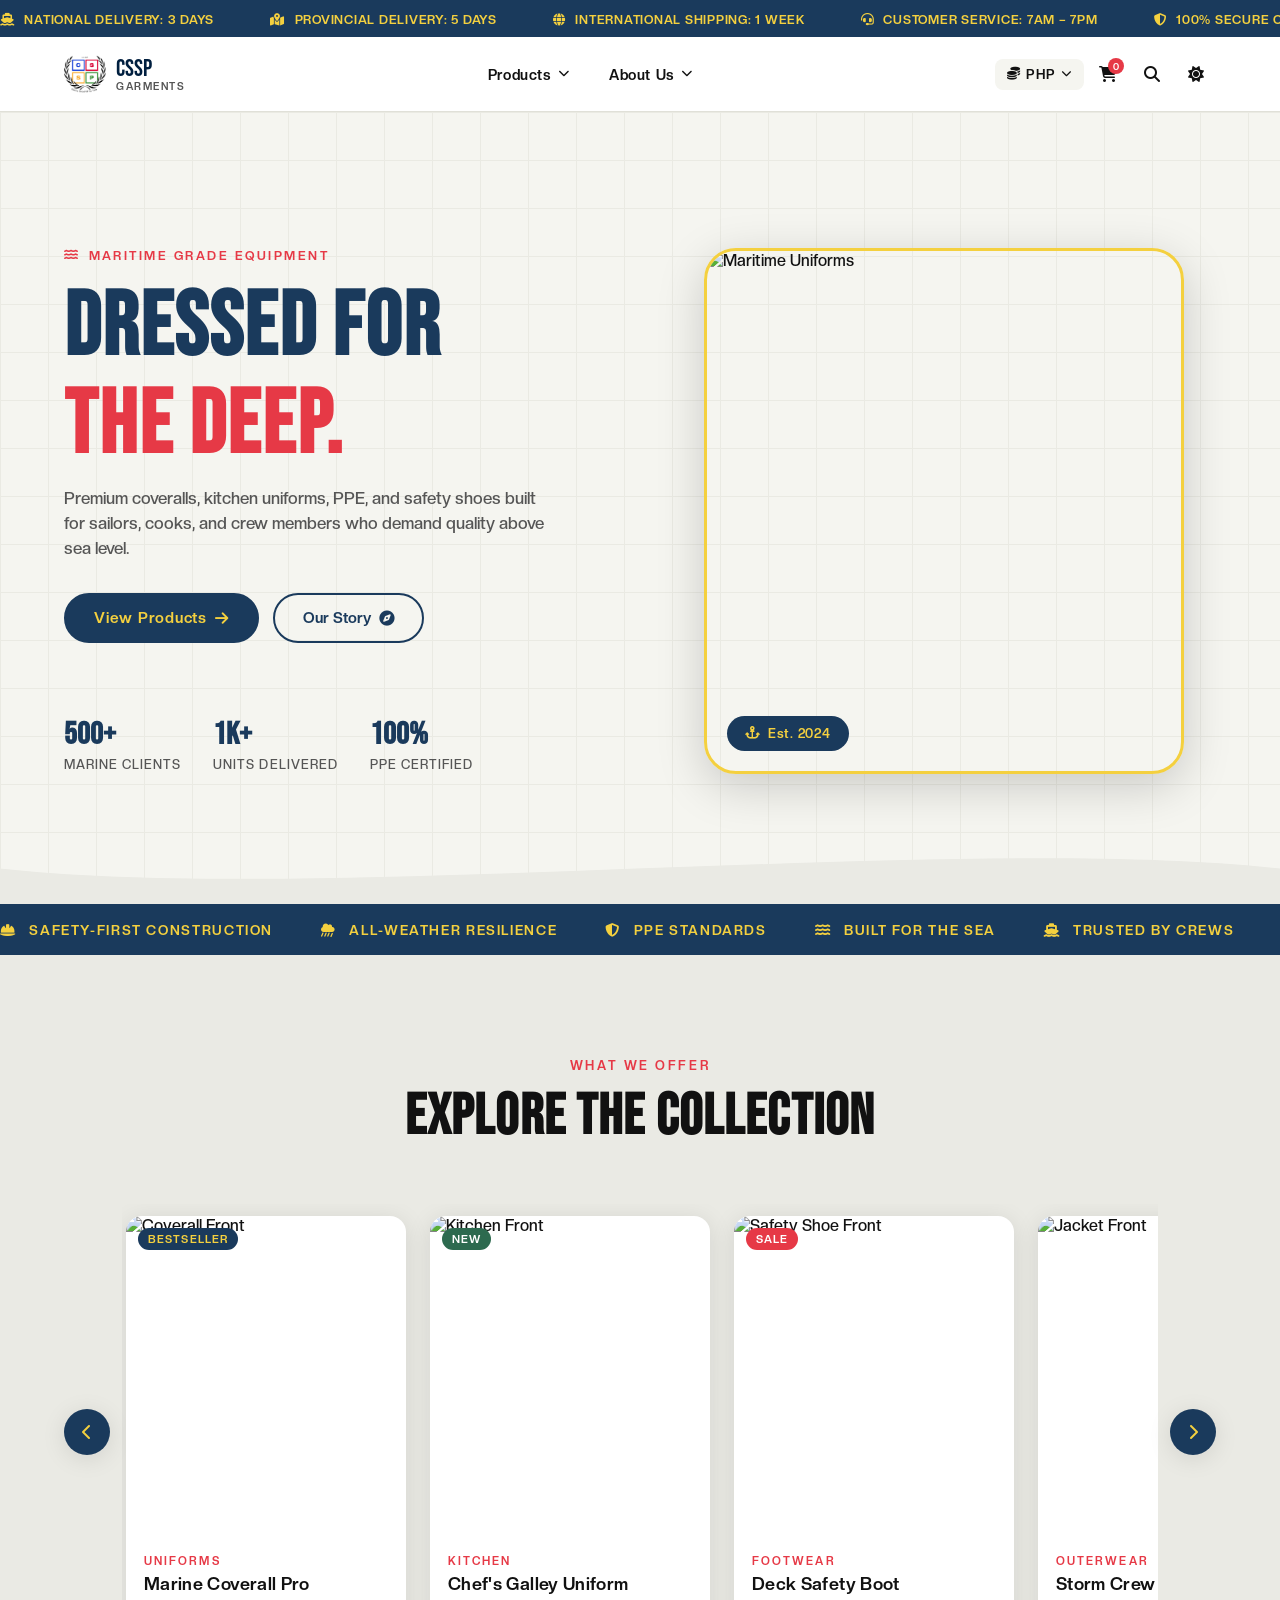
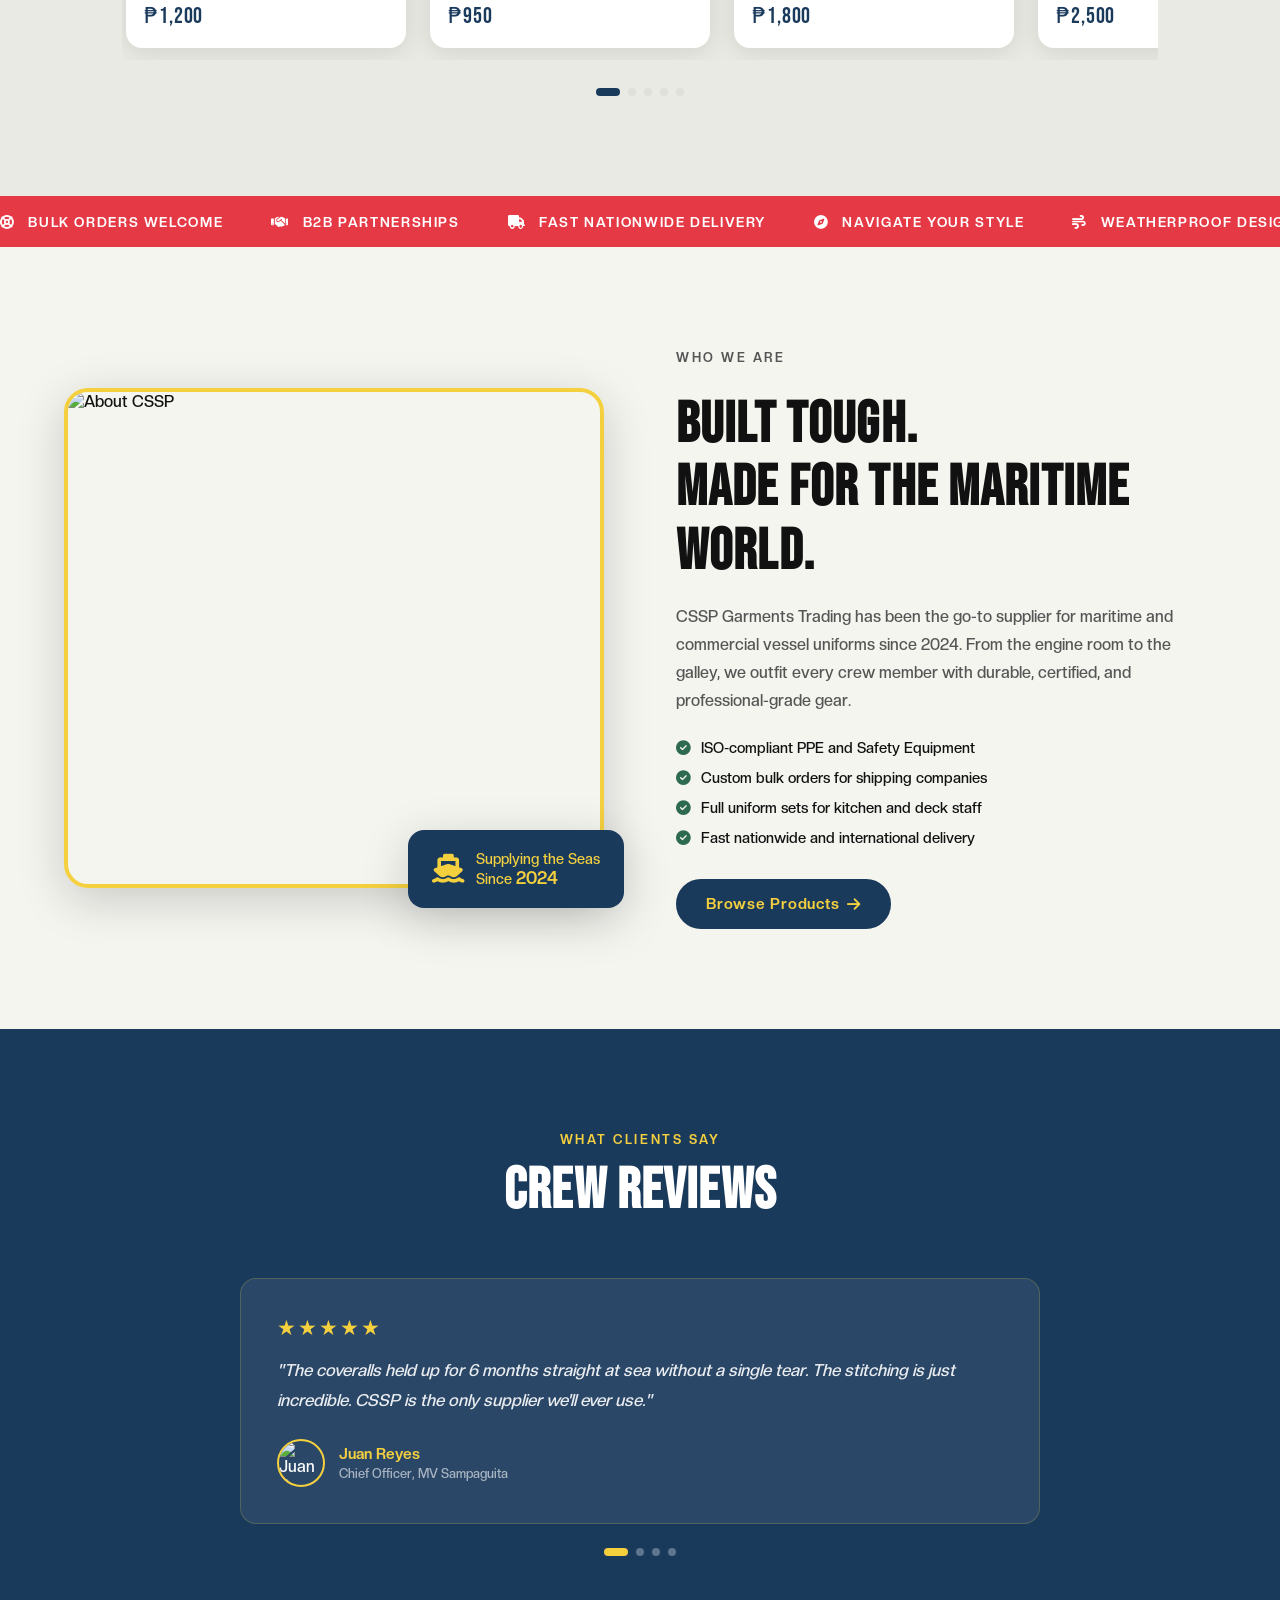
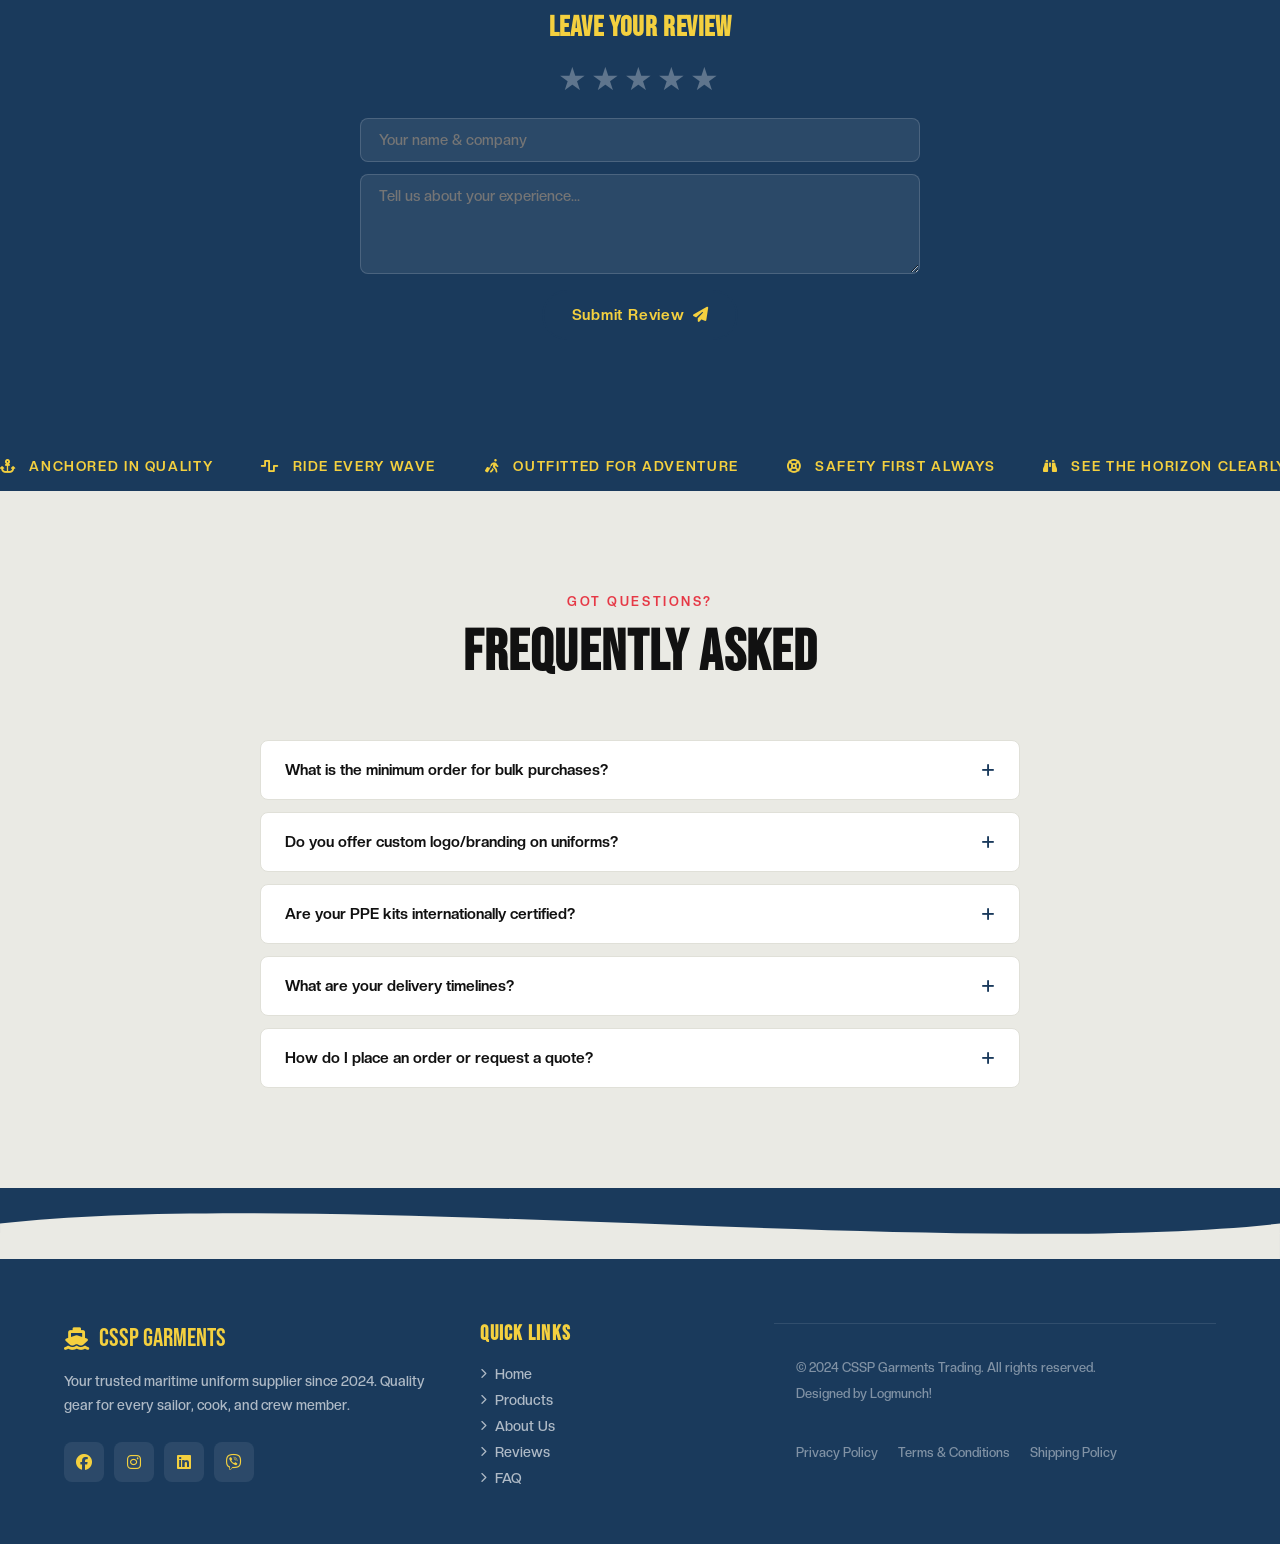
==== commit 824d85b8: "Update Index.html" ====
--- a/WEBDEV111/Index.html
+++ b/WEBDEV111/Index.html
@@ -14,7 +14,7 @@
        add/remove items - mega menu check
        ongoing:
        policies.html and contact.html
-       mega menu 2.0 
+       mega menu 2.0 (huhuhuhuhu)
        hero image 
   -->
  
@@ -212,18 +212,18 @@
   <!-- ===== INFINITE TICKER 1 ===== -->
   <div class="section-ticker">
     <div class="ticker2-track">
-      <span><i class="fa-solid fa-star"></i> ISO Certified Quality</span>
+      <span><i class="fa-solid fa-helmet-safety""></i> Safety-first construction</span>
+      <span><i class="fa-solid fa-cloud-showers-heavy"></i> All-weather resilience</span>
+      <span><i class="fa-solid fa-shield-halved"></i> PPE Standards</span>
+      <span><i class="fa-solid fa-water"></i> Built for the Sea</span>
+      <span><i class="fa-solid fa-ship"></i> Trusted by Crews</span>
+      <span><i class="fa-solid fa-link"></i> Triple-needle stitching</span>
+      <span><i class="fa-solid fa-hand-sparkles"></i> Easy-care maintenance</span>
       <span><i class="fa-solid fa-anchor"></i> Maritime Grade</span>
       <span><i class="fa-solid fa-shield-halved"></i> PPE Standards</span>
       <span><i class="fa-solid fa-water"></i> Built for the Sea</span>
-      <span><i class="fa-solid fa-ship"></i> Trusted by Crews</span>
-      <span><i class="fa-solid fa-medal"></i> Award-Winning Design</span>
-      <span><i class="fa-solid fa-star"></i> ISO Certified Quality</span>
-      <span><i class="fa-solid fa-anchor"></i> Maritime Grade</span>
-      <span><i class="fa-solid fa-shield-halved"></i> PPE Standards</span>
-      <span><i class="fa-solid fa-water"></i> Built for the Sea</span>
-      <span><i class="fa-solid fa-ship"></i> Trusted by Crews</span>
-      <span><i class="fa-solid fa-medal"></i> Award-Winning Design</span>
+      <span><i class="fa-solid fa-infinity"></i> Extended wear-life</span>
+      <span><i class="fa-solid fa-lock"></i> Secure-fit fasteners</span>
     </div>
   </div>
  
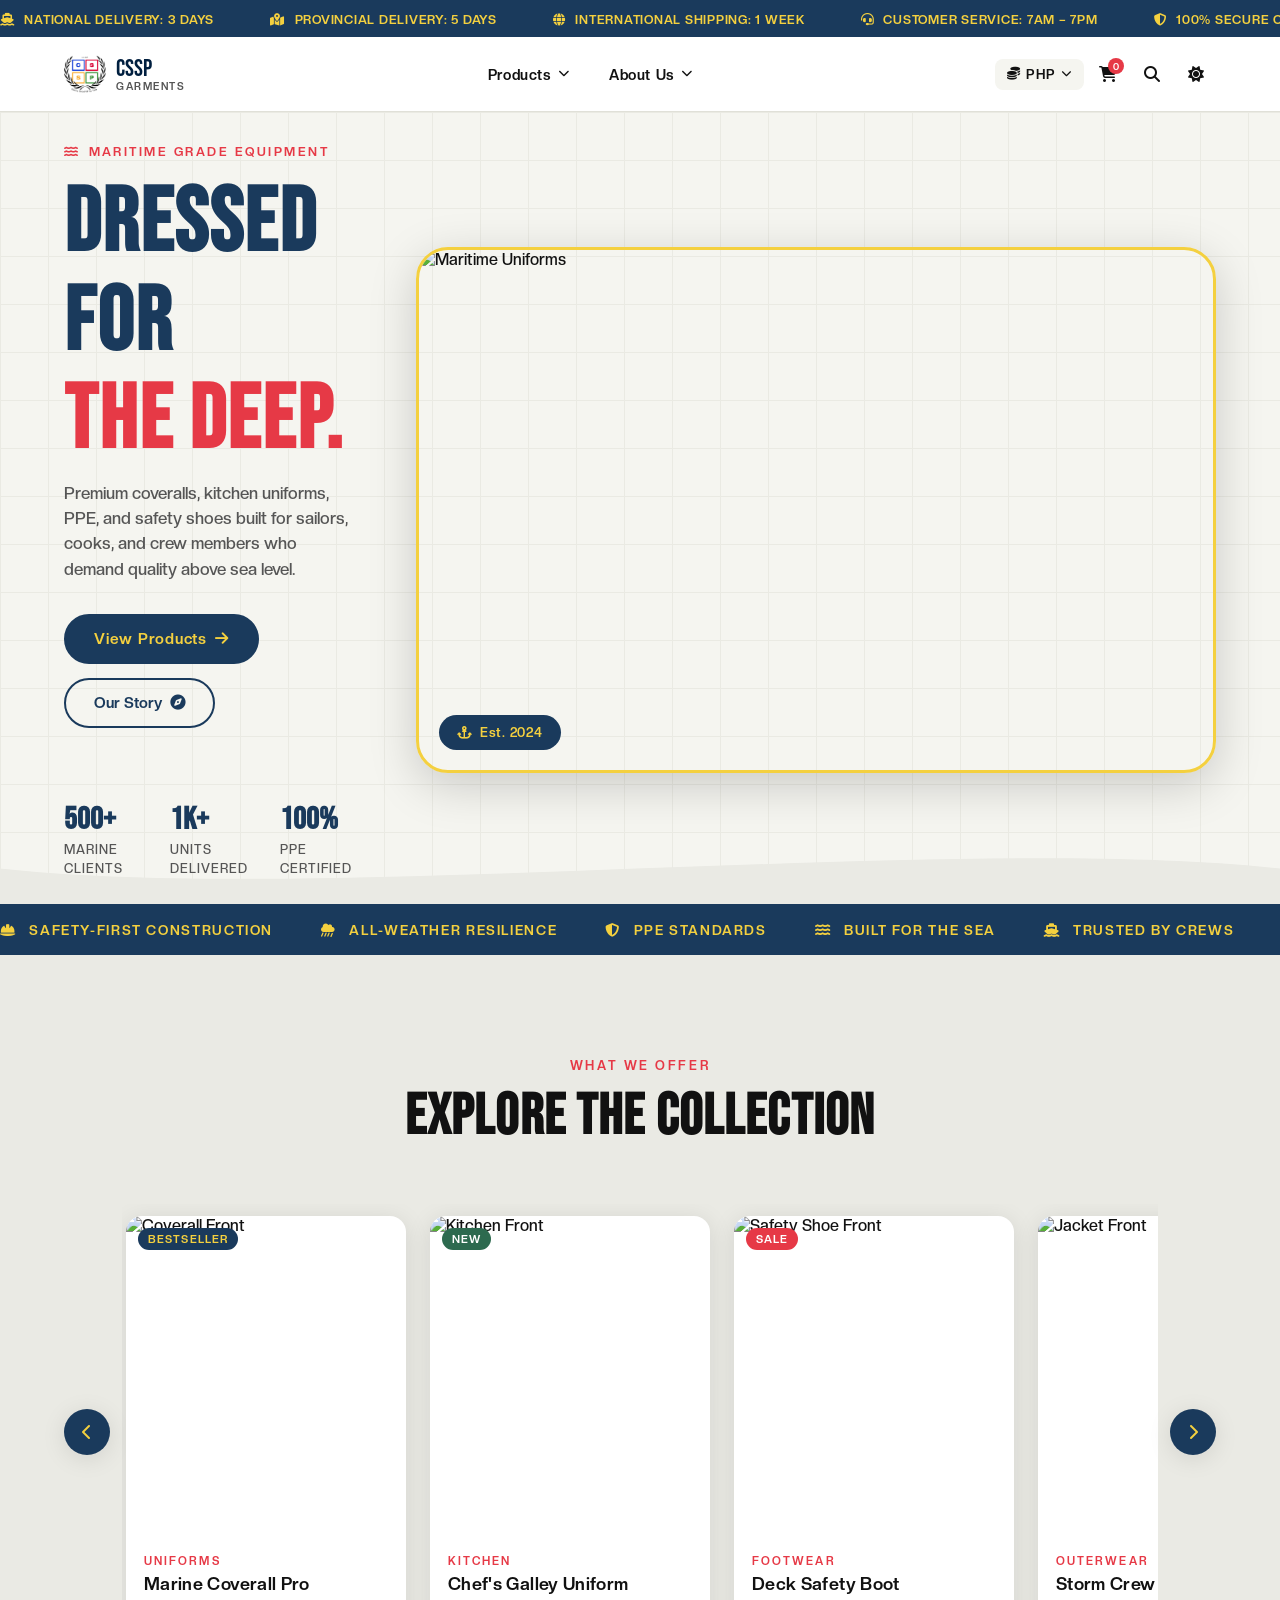
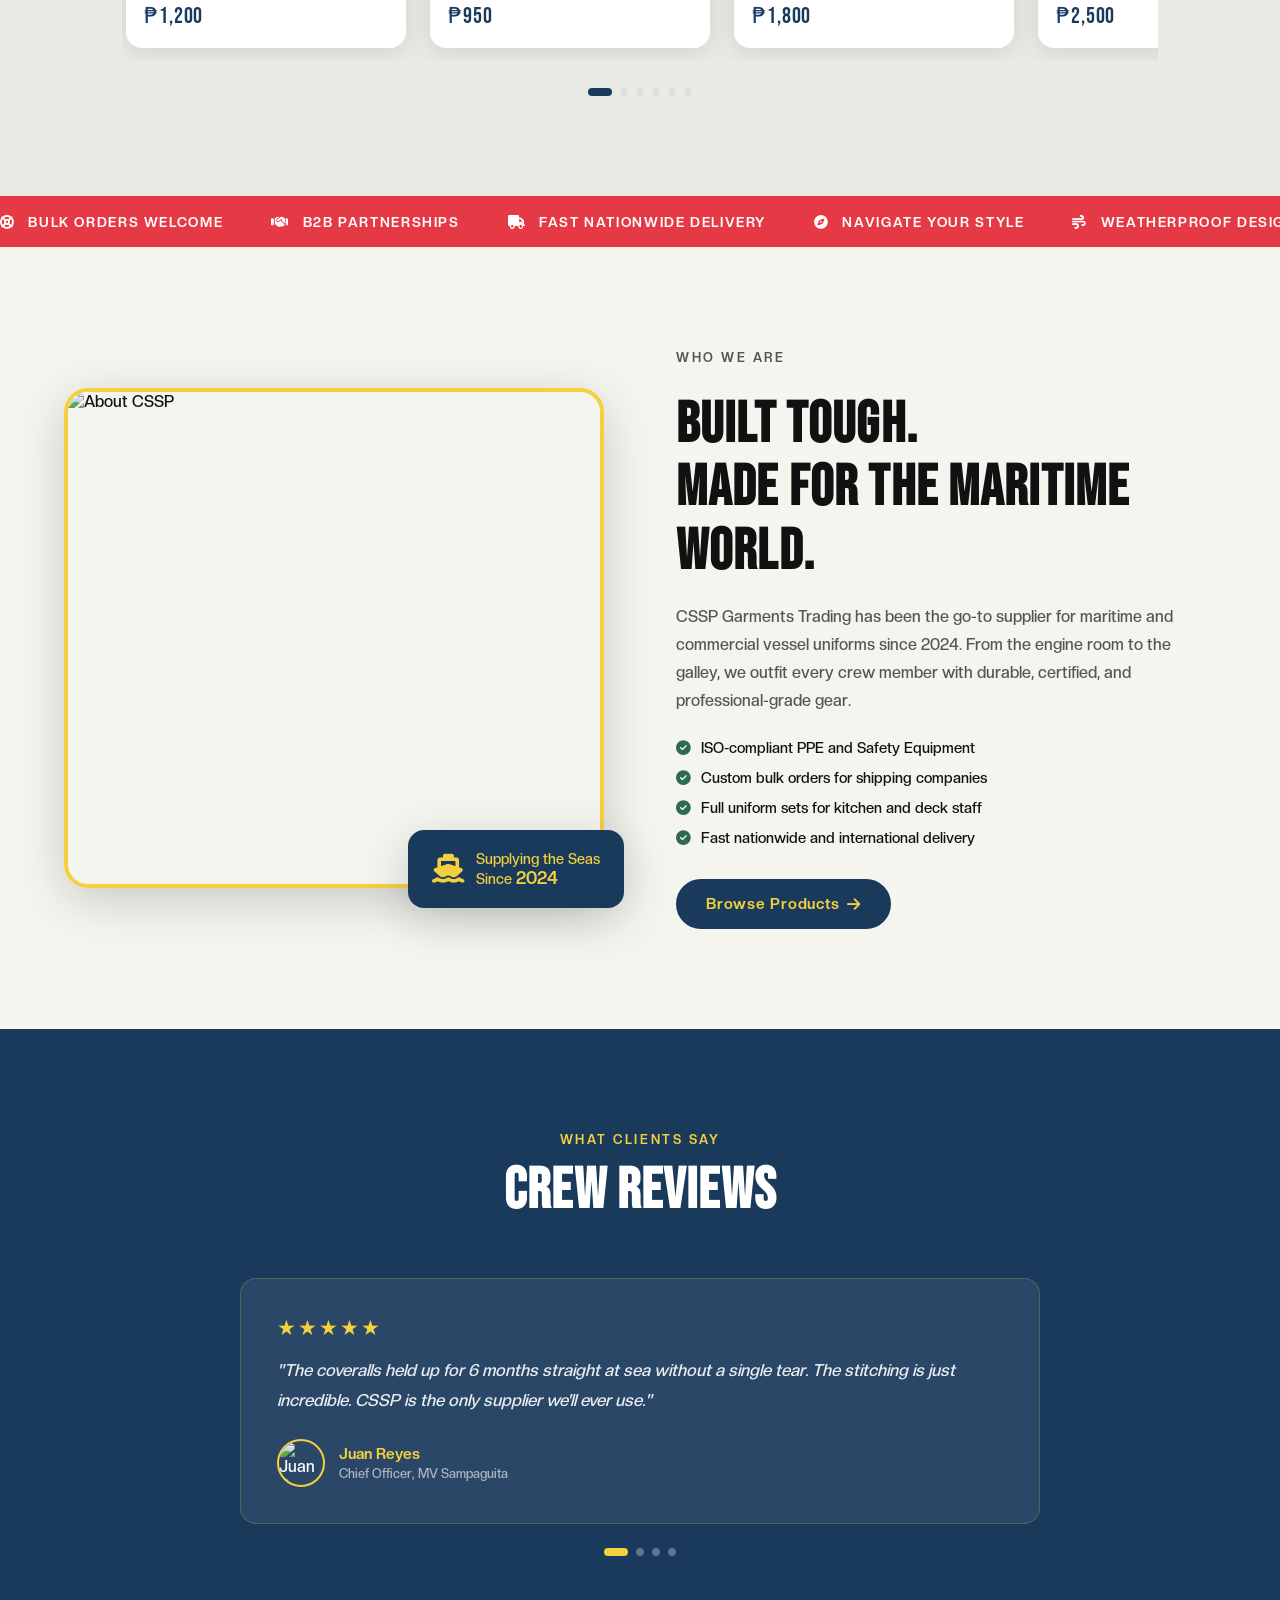
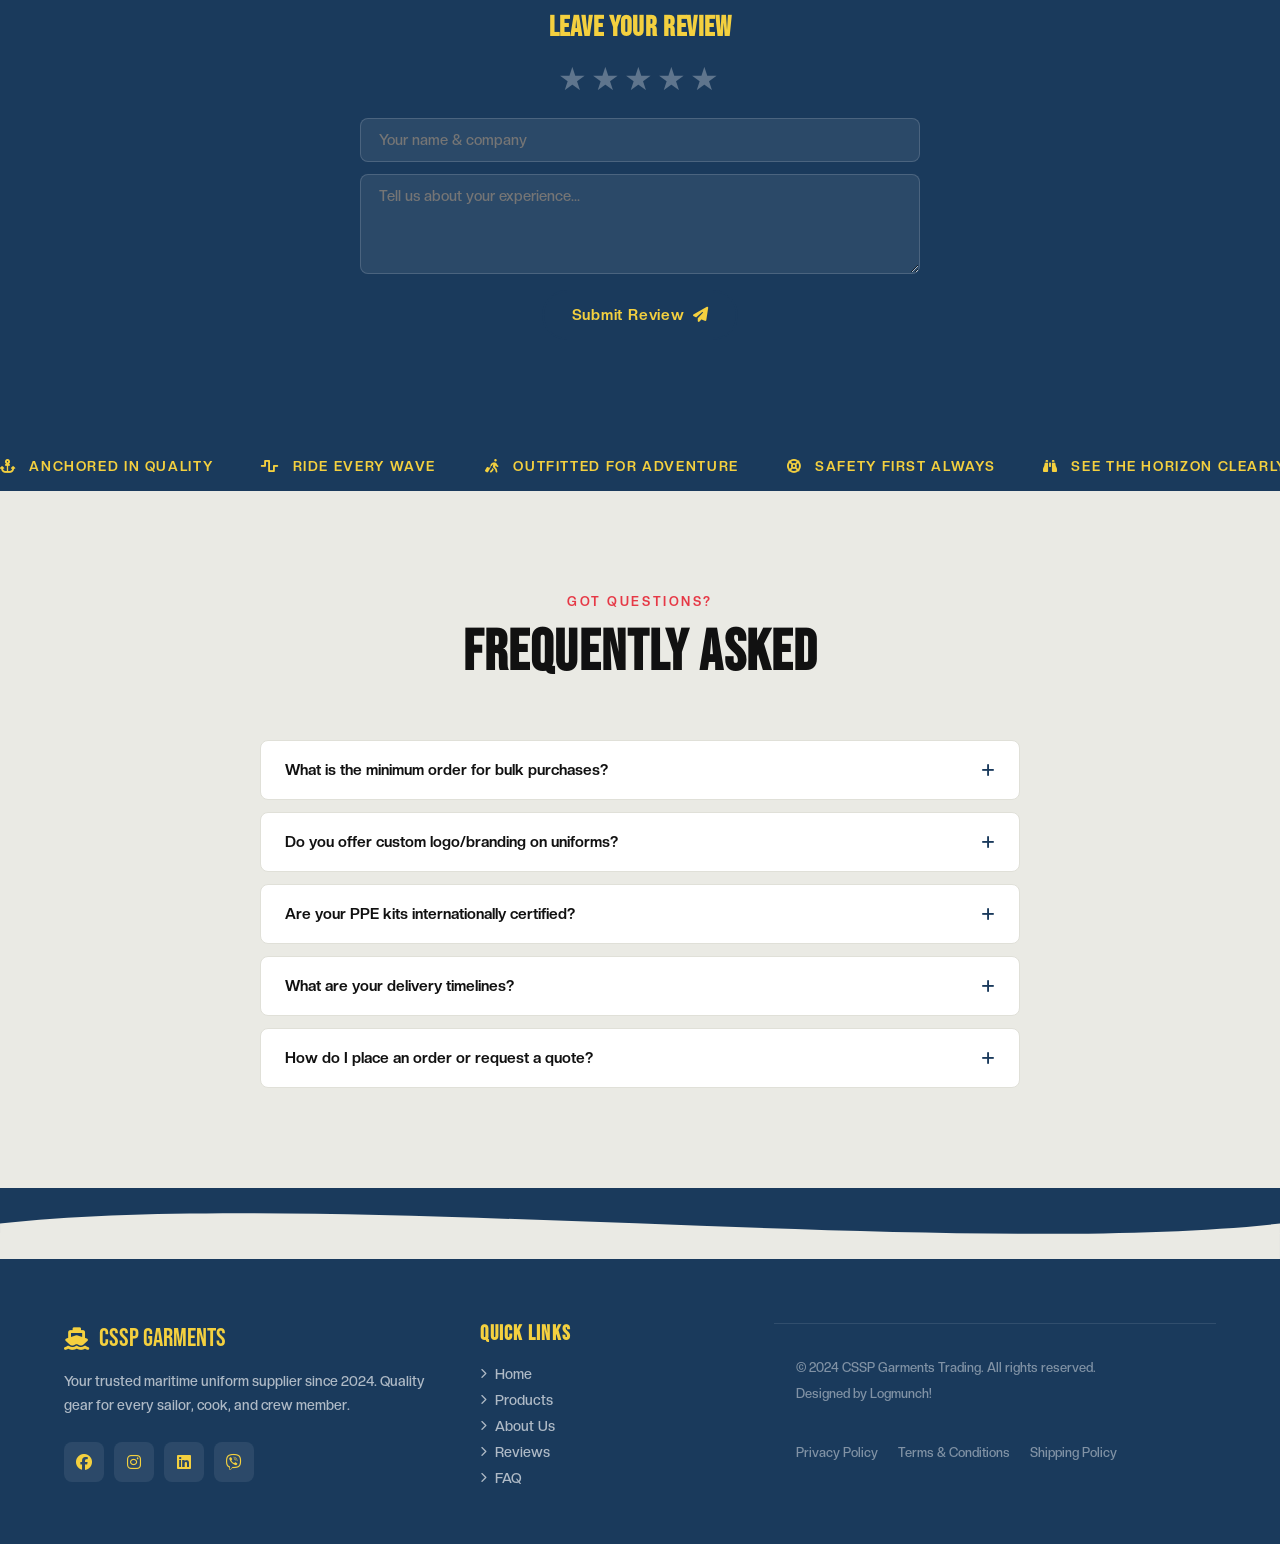
==== commit 2eb6960e: "Add new product card for Full PPE Kit Set and create empty Contact and Policies pages" ====
--- a/WEBDEV111/Index.html
+++ b/WEBDEV111/Index.html
@@ -308,6 +308,20 @@
             <p class="card-price" data-base="3200">₱3,200</p>
           </div>
         </div>
+
+        <div class="product-card">
+          <div class="card-image-wrap">
+            <img class="img-front" src="https://placehold.co/320x380/e63946/f4d03f?text=PPE+Front" alt="PPE Front" />
+            <img class="img-back" src="https://placehold.co/320x380/f4d03f/e63946?text=PPE+Back" alt="PPE Back" />
+            <div class="card-badges"><span class="badge-tag">Certified</span></div>
+            <button class="quick-add" data-price="3200"><i class="fa-solid fa-cart-plus"></i> Quick Add</button>
+          </div>
+          <div class="card-info">
+            <p class="card-category">PPE</p>
+            <h3 class="card-name">Full PPE Kit Set</h3>
+            <p class="card-price" data-base="3200">₱3,200</p>
+          </div>
+        </div>
  
       </div>
       <button class="carousel-btn next" id="nextBtn"><i class="fa-solid fa-chevron-right"></i></button>
--- a/WEBDEV111/Style.css
+++ b/WEBDEV111/Style.css
@@ -652,8 +652,8 @@
   position: relative;
   border-radius: 32px;
   overflow: hidden;
-  max-width: 480px; 
-  width: 100%;
+  /*max-width: 1500px; */
+  width: 800px;
   box-shadow: var(--shadow-lg);
   border: 3px solid var(--yellow);
 }
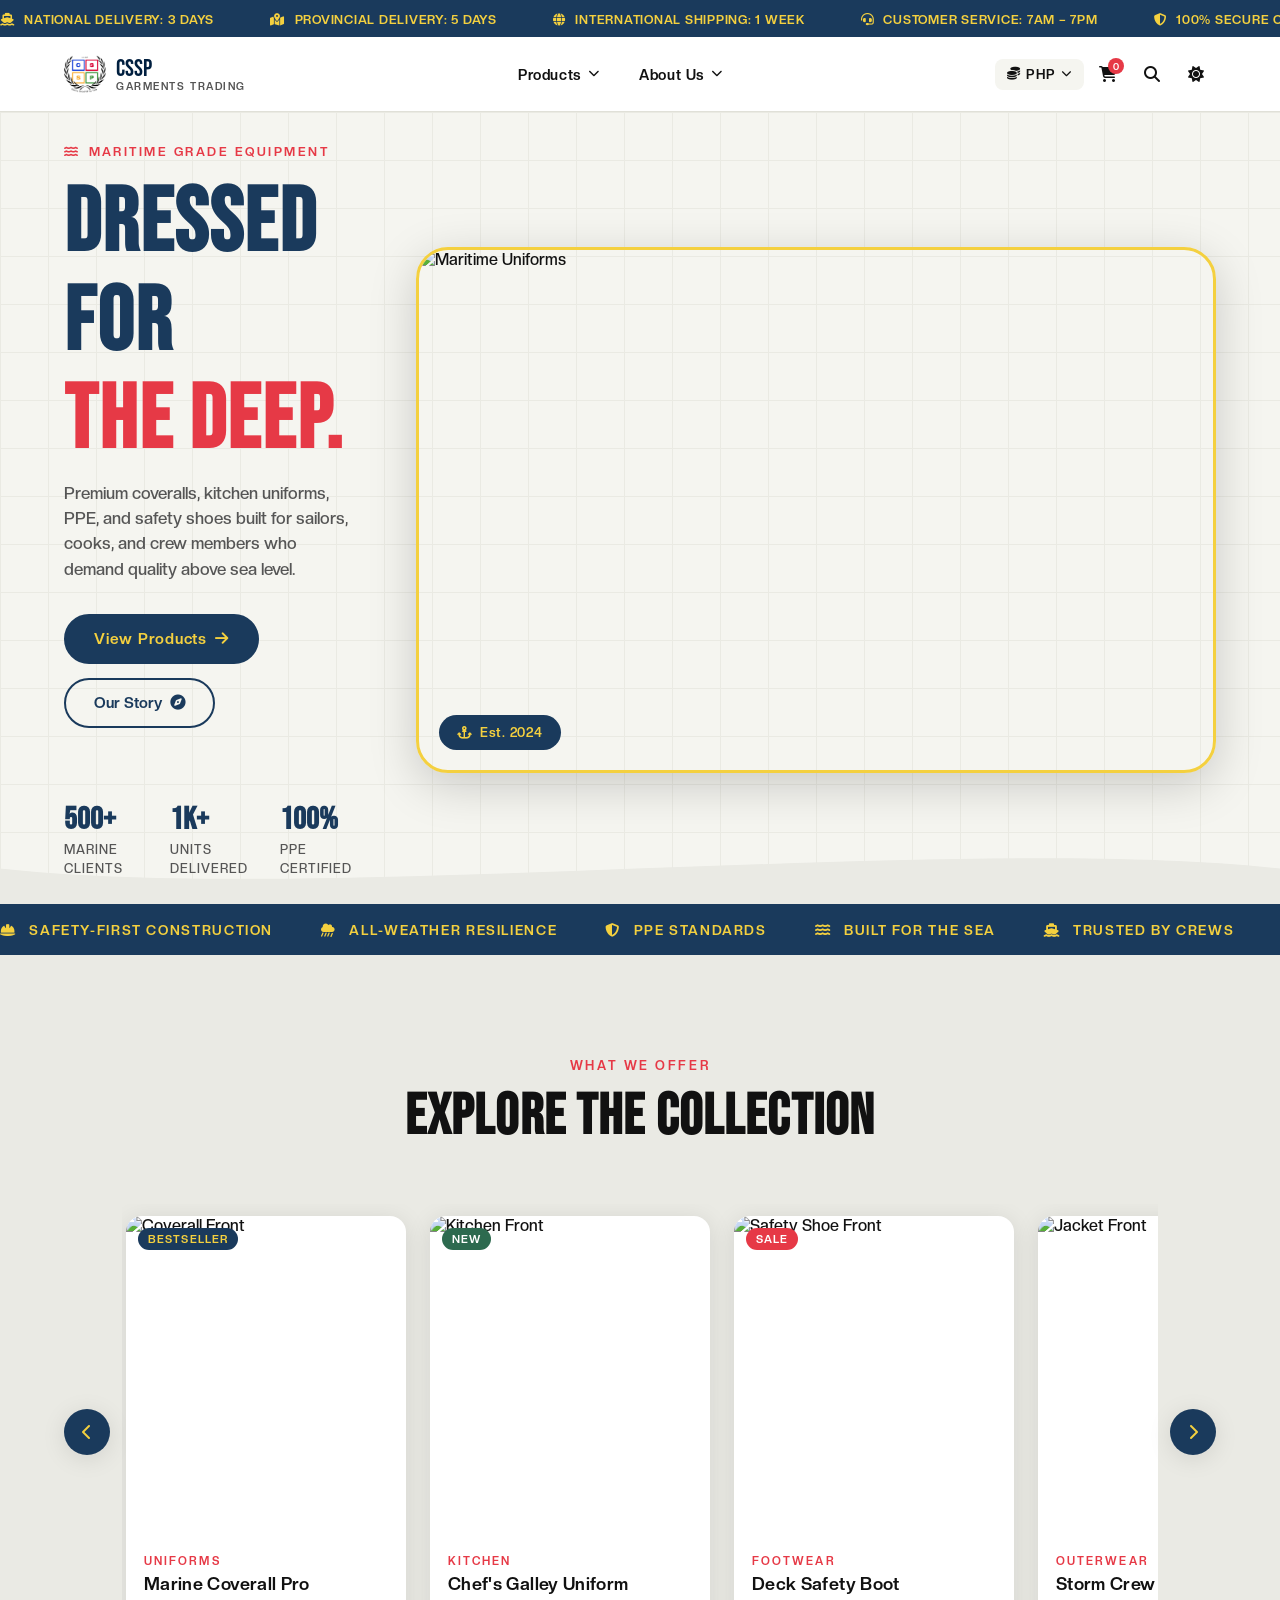
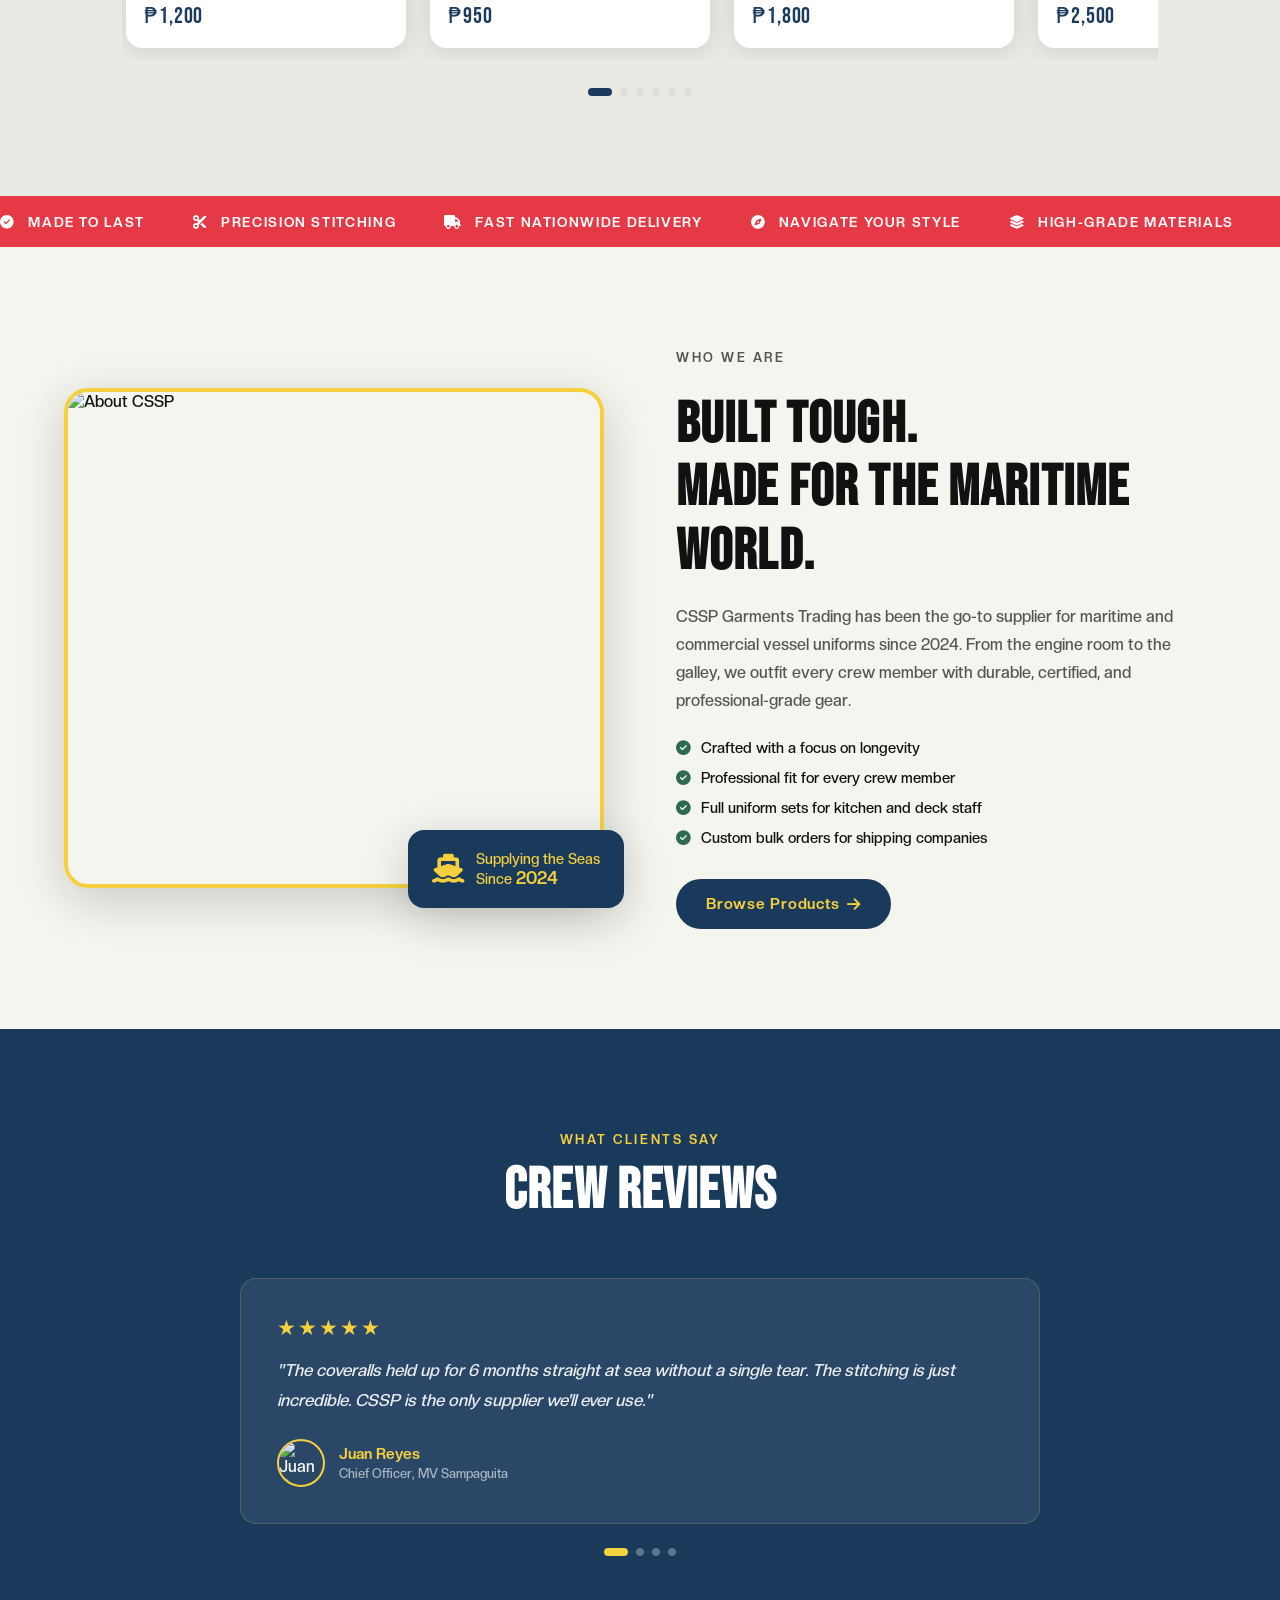
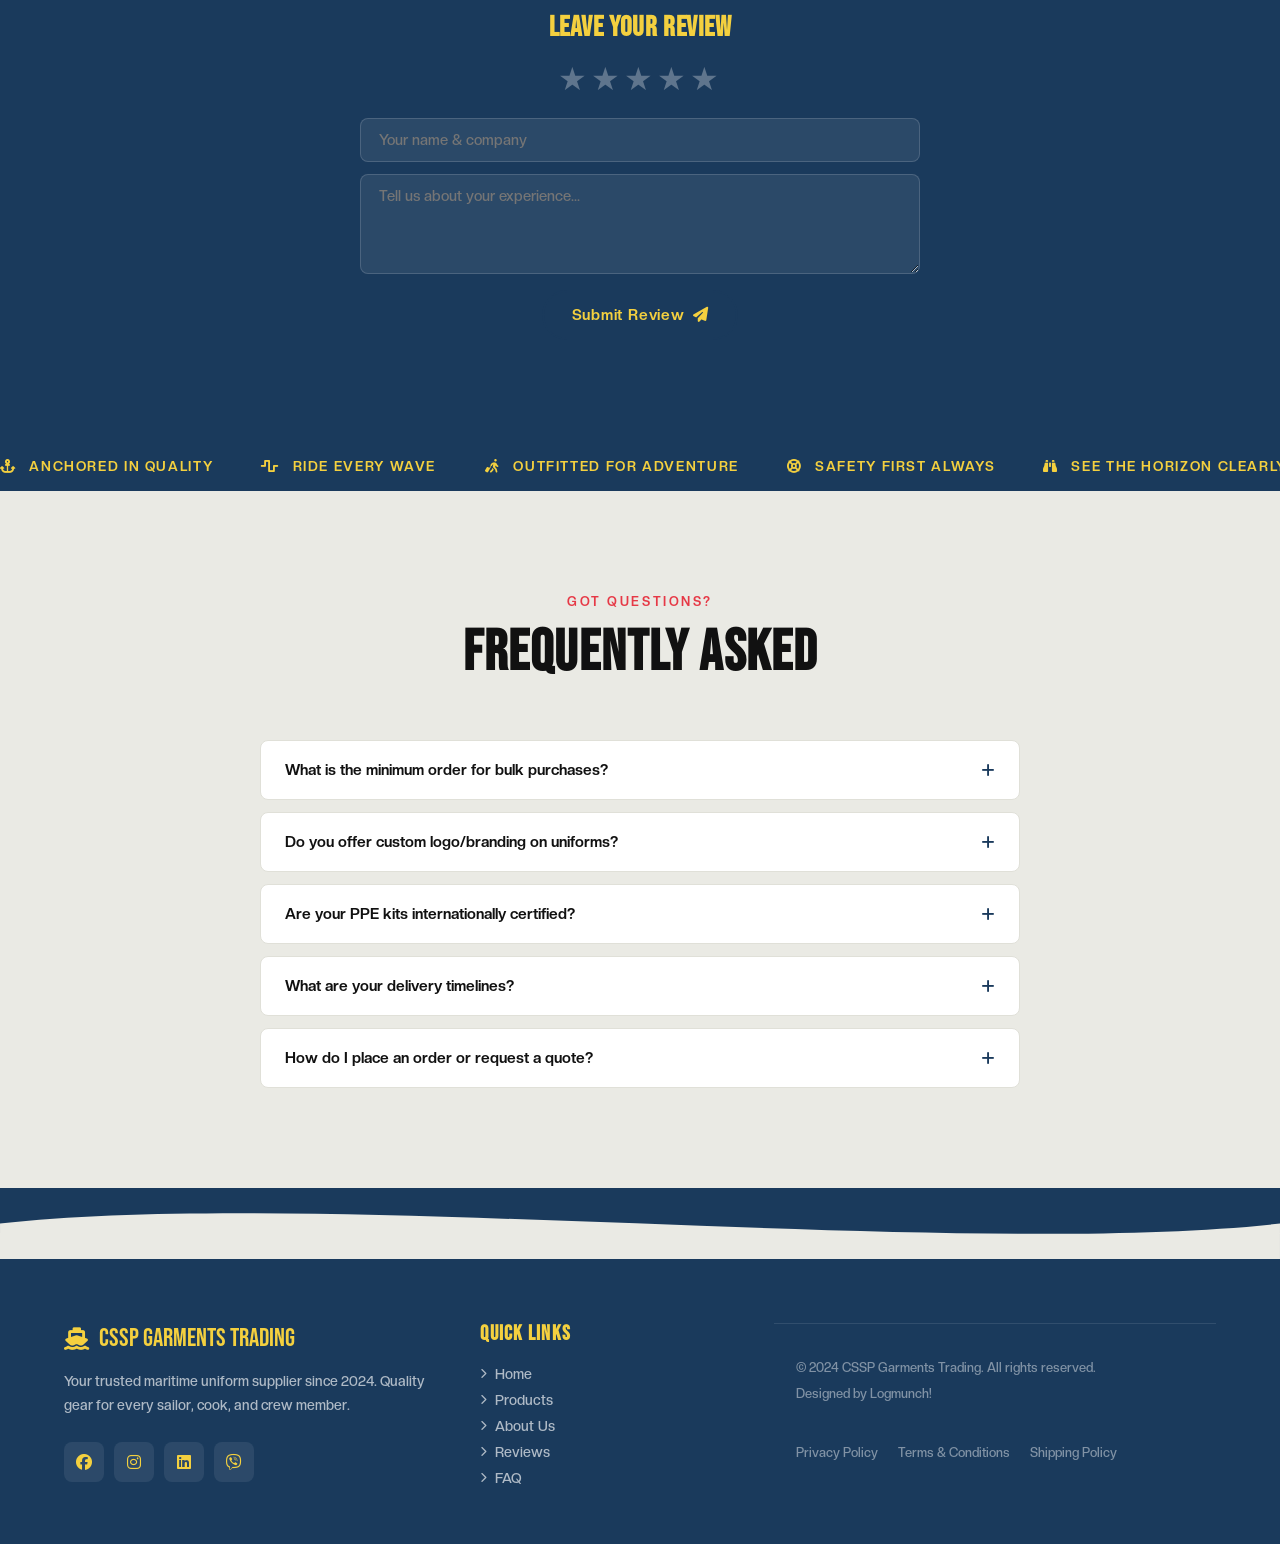
==== commit 8f817ce4: "Update branding and messaging in Index.html for clarity and impact" ====
--- a/WEBDEV111/Index.html
+++ b/WEBDEV111/Index.html
@@ -12,10 +12,11 @@
        general cleaning font check
        remove wishlist check
        add/remove items - mega menu check
+       mega menu 2.0 (huhuhuhuhu) - all done 
+       hero image 
        ongoing:
        policies.html and contact.html
-       mega menu 2.0 (huhuhuhuhu)
-       hero image 
+       
   -->
  
   <link rel="stylesheet" href="Style.css" />
@@ -41,65 +42,43 @@
     <div class="header-inner">
  
       <!-- Logo -->
-  <a href="Home.html" class="logo-wrap">
+  <a href="Index.html" class="logo-wrap">
     <div class="logo-icon">
       <img src="logo-light-text.png" class="logo-img light-logo" alt="Logo">
       <img src="logo-dark-text.png" class="logo-img dark-logo" alt="Logo">
     </div>
-      <div class="logo-text">CSSP<span>Garments</span></div>
+      <div class="logo-text">CSSP<span>Garments&nbsp;Trading</span></div>
     </a>
- 
-      <!-- Main nav -->
-      <nav class="main-nav" id="mainNav">
+
+     <nav class="main-nav" id="mainNav">
         <ul class="nav-list">
  
-          <!-- Products mega menu -->
-          <li class="nav-item has-mega">
-            <a href="#products" class="nav-link">Products <i class="fa-solid fa-chevron-down nav-caret"></i></a>
-            <div class="mega-menu">
-              <div class="mega-inner">
-                <div class="mega-col">
-                  <p class="mega-label">Uniforms</p>
-                  <a href="#" class="mega-item">
-                    <img src="https://placehold.co/60x60/1a3a5c/ffffff?text=CV" alt="Coveralls" />
-                    <span>Coveralls</span>
-                  </a>
-                  <a href="#" class="mega-item">
-                    <img src="https://placehold.co/60x60/1a3a5c/ffffff?text=KU" alt="Kitchen Uniforms" />
-                    <span>Kitchen Uniforms</span>
-                  </a>
-                  <a href="#" class="mega-item">
-                    <img src="https://placehold.co/60x60/1a3a5c/ffffff?text=JK" alt="Jackets" />
-                    <span>Jackets</span>
-                  </a>
+        <li class="nav-item has-mega">
+        <a href="#products" class="nav-link">Products <i class="fa-solid fa-chevron-down nav-caret"></i></a>
+        <div class="mega-menu">
+          <div class="mega-inner">
+      
+            <div class="mega-col">
+              <p class="mega-label">Uniforms</p>
+                <div class="mega-feature-card">
+                  <img src="https://placehold.co/200x140/f4d03f/1a3a5c?text=New+Arrivals" alt="New Arrivals" />
+                  <p>Maritime & Culinary Uniforms</p>
+                  <a href="#" class="btn-sm">Gear Up</a>
                 </div>
-                <div class="mega-col">
-                  <p class="mega-label">Safety</p>
-                  <a href="#" class="mega-item">
-                    <img src="https://placehold.co/60x60/e63946/ffffff?text=PP" alt="PPE" />
-                    <span>PPE Equipment</span>
-                  </a>
-                  <a href="#" class="mega-item">
-                    <img src="https://placehold.co/60x60/e63946/ffffff?text=SH" alt="Safety Shoes" />
-                    <span>Safety Shoes</span>
-                  </a>
-                  <a href="#" class="mega-item">
-                    <img src="https://placehold.co/60x60/e63946/ffffff?text=GL" alt="Gloves" />
-                    <span>Work Gloves</span>
-                  </a>
-                </div>
-                <div class="mega-col mega-featured">
-                  <p class="mega-label">Featured</p>
-                  <div class="mega-feature-card">
-                    <img src="https://placehold.co/200x140/f4d03f/1a3a5c?text=New+Arrivals" alt="New Arrivals" />
-                    <p>New Season Arrivals</p>
-                    <a href="#" class="btn-sm">Shop Now</a>
+                  </div> 
+                  
+                  <div class="mega-col">
+                  <p class="mega-label">Safety Footwear</p>
+                    <div class="mega-feature-card">
+                      <img src="https://placehold.co/200x140/f4d03f/1a3a5c?text=New+Arrivals" alt="New Arrivals" />
+                      <p>Steel-toe Safety Shoe</p>
+                      <a href="#" class="btn-sm">Secure Step</a>
                   </div>
-                </div>
-              </div>
-            </div>
-          </li>
- 
+                    </div> 
+                      </div> 
+                        </div>  
+                        </li>   
+
           <!-- About Us mega menu -->
           <li class="nav-item has-mega">
             <a href="#about" class="nav-link">About Us <i class="fa-solid fa-chevron-down nav-caret"></i></a>
@@ -120,8 +99,6 @@
               </div>
             </div>
           </li>
- 
-        </ul>
       </nav>
  
       <!-- Right-side icon group -->
@@ -333,18 +310,18 @@
   <!-- ===== INFINITE TICKER 2 ===== -->
   <div class="section-ticker reverse">
     <div class="ticker2-track reverse">
-      <span><i class="fa-solid fa-life-ring"></i> Bulk Orders Welcome</span>
-      <span><i class="fa-solid fa-handshake"></i> B2B Partnerships</span>
+      <span><i class="fa-solid fa-circle-check"></i> Made to Last</span>
+      <span><i class="fa-solid fa-scissors"></i> Precision Stitching</span>
       <span><i class="fa-solid fa-truck"></i> Fast Nationwide Delivery</span>
       <span><i class="fa-solid fa-compass"></i> Navigate Your Style</span>
+      <span><i class="fa-solid fa-layer-group"></i> High-Grade Materials</span>
+      <span><i class="fa-solid fa-eye"></i> Attention to Every Detail</span>
+      <span><i class="fa-solid fa-thumbs-up"></i> Designed for Comfort</span>
+      <span><i class="fa-solid fa-shield-heart"></i> Reliable Durability</span>
+      <span><i class="fa-solid fa-truck"></i> Fast Nationwide Delivery</span>
+      <span><i class="fa-solid fa-diamond"></i> Built to Last a Lifetime</span>
       <span><i class="fa-solid fa-wind"></i> Weatherproof Designs</span>
-      <span><i class="fa-solid fa-droplet"></i> Water-Resistant Fabrics</span>
-      <span><i class="fa-solid fa-life-ring"></i> Bulk Orders Welcome</span>
-      <span><i class="fa-solid fa-handshake"></i> B2B Partnerships</span>
-      <span><i class="fa-solid fa-truck"></i> Fast Nationwide Delivery</span>
-      <span><i class="fa-solid fa-compass"></i> Navigate Your Style</span>
-      <span><i class="fa-solid fa-wind"></i> Weatherproof Designs</span>
-      <span><i class="fa-solid fa-droplet"></i> Water-Resistant Fabrics</span>
+      <span><i class="fa-solid fa-award"></i> Unmatched Premium Quality</span>
     </div>
   </div>
  
@@ -363,10 +340,10 @@
         <h2 class="section-title">Built Tough.<br>Made for the Maritime World.</h2>
         <p>CSSP Garments Trading has been the go-to supplier for maritime and commercial vessel uniforms since 2024. From the engine room to the galley, we outfit every crew member with durable, certified, and professional-grade gear.</p>
         <ul class="about-list">
-          <li><i class="fa-solid fa-check-circle"></i> ISO-compliant PPE and Safety Equipment</li>
+          <li><i class="fa-solid fa-check-circle"></i> Crafted with a focus on longevity</li>
+          <li><i class="fa-solid fa-check-circle"></i> Professional fit for every crew member</li>
+          <li><i class="fa-solid fa-check-circle"></i> Full uniform sets for kitchen and deck staff</li>
           <li><i class="fa-solid fa-check-circle"></i> Custom bulk orders for shipping companies</li>
-          <li><i class="fa-solid fa-check-circle"></i> Full uniform sets for kitchen and deck staff</li>
-          <li><i class="fa-solid fa-check-circle"></i> Fast nationwide and international delivery</li>
         </ul>
         <a href="#products" class="btn-primary">Browse Products <i class="fa-solid fa-arrow-right"></i></a>
       </div>
@@ -507,7 +484,7 @@
       <div class="footer-col brand-col">
         <div class="footer-logo">
           <i class="fa-solid fa-ship"></i>
-          <span>CSSP Garments</span>
+          <span>CSSP Garments Trading</span>
         </div>
         <p>Your trusted maritime uniform supplier since 2024. Quality gear for every sailor, cook, and crew member.</p>
         <div class="social-icons">
--- a/WEBDEV111/Style.css
+++ b/WEBDEV111/Style.css
@@ -315,10 +315,19 @@
 }
 
 /* Nav list */
-.main-nav { position: relative; }
+.main-nav {
+  display: flex;
+  justify-content: center; /* Centers the list horizontally */
+  width: 100%;
+}
+
 .nav-list {
   display: flex;
   gap: 4px;
+  list-style: none; /* This removes the dots */
+  margin: 0;        /* Removes default browser spacing */
+  padding: 0;       /* Removes default browser indentation */
+  align-items: center;
 }
 .nav-item { position: relative; }
 .nav-link {
@@ -353,20 +362,26 @@
   background: var(--surface);
   border-radius: var(--radius);
   box-shadow: var(--shadow-lg);
-  border: 1px solid var(--border);
-  padding: 28px;
-  min-width: 560px;
+  border: 1px solid var(--border);  
   opacity: 0;
   pointer-events: none;
   transition: opacity var(--transition), transform var(--transition);
+  min-width: auto;
+  width: max-content;
+  padding: 28px;
 }
 .nav-item:hover .mega-menu {
   opacity: 1;
   pointer-events: all;
   transform: translateX(-50%) translateY(0);
 }
-.mega-inner { display: flex; gap: 32px; }
-.mega-col { flex: 1; }
+.mega-inner { 
+  display: flex; 
+  gap: 32px; 
+  justify-content: center;
+}
+
+.mega-col { flex: 0 1 auto; }
 .mega-label {
   font-size: 0.7rem;
   font-weight: 700;
@@ -1303,7 +1318,11 @@
   }
   .main-nav.open { transform: translateX(0); }
 
-  .nav-list { flex-direction: column; gap: 0; }
+  .nav-list { 
+    flex-direction: column; 
+    gap: 0; 
+  }
+  
   .nav-link { padding: 16px 0; border-bottom: 1px solid var(--border); border-radius: 0; }
 
   .mega-menu {
@@ -1313,25 +1332,53 @@
     pointer-events: all;
     box-shadow: none;
     border: none;
-    padding: 12px 0 12px 16px;
-    min-width: unset;
+    /*padding: 12px 0 12px 16px;*/
+    min-width: auto;/*new*/
+    width: max-content;
+    padding: 28px;
     display: none;
   }
-  .nav-item.open .mega-menu { display: block; }
-  .mega-inner { flex-direction: column; gap: 0; }
-  .mega-featured { display: none; }
-
-  .hamburger { display: flex; }
+  .nav-item.open .mega-menu { 
+    display: block; 
+  }
+
+  .mega-inner { 
+    display: flex;
+    gap: 32px;
+    justify-content: center;
+    /*flex-direction: column; 
+    gap: 0;*/ 
+  }
+
+  .mega-featured { 
+    display: none; 
+  }
+
+  .hamburger { 
+    display: flex; 
+  }
 
   /* Hide some header icons on mobile */
-  .currency-switcher { display: none; }
-
-  section { padding: 64px 5%; }
-
-  .footer-inner { grid-template-columns: 1fr; }
-  .footer-bottom { flex-direction: column; text-align: center; }
-
-  .hero-title { font-size: 3rem; }
+  .currency-switcher { 
+    display: none; 
+  }
+
+  section { 
+    padding: 64px 5%; 
+  }
+
+  .footer-inner { 
+    grid-template-columns: 1fr; 
+  }
+
+  .footer-bottom { 
+    flex-direction: column; 
+    text-align: center; 
+  }
+
+  .hero-title { 
+    font-size: 3rem; 
+  }
 }
 
 @media (max-width: 480px) {
